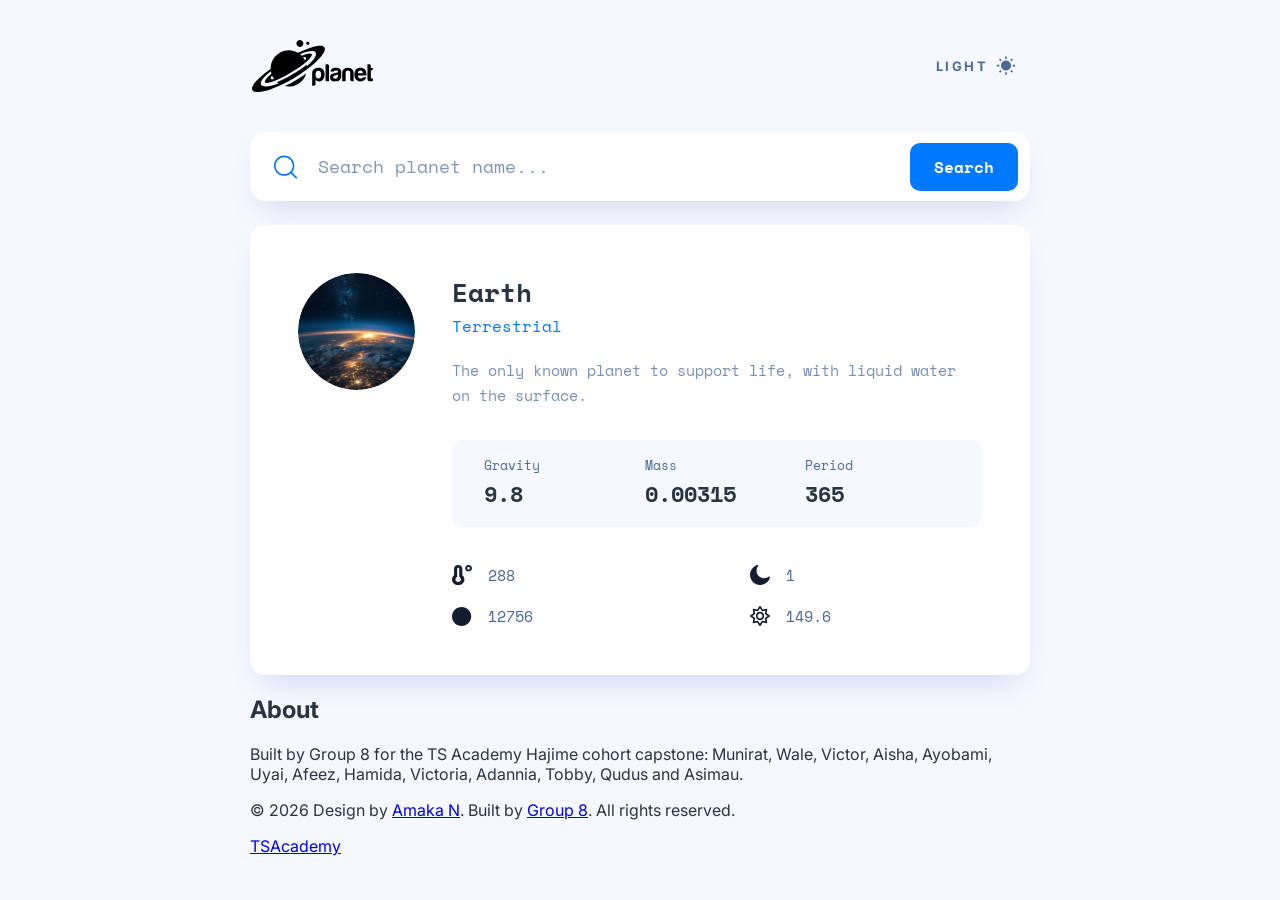
==== index.html @ c42236b2 "polish theme toggle, set 780px container, center footer" ====
<!doctype html>
<html lang="en">
  <head>
    <meta charset="UTF-8" />
    <meta name="viewport" content="width=device-width, initial-scale=1.0" />
    <title>Group 8 Capstone - Planet Facts</title>

    <link rel="icon" type="image/svg+xml" href="images/logo_black.svg" />

    <link rel="preconnect" href="https://fonts.googleapis.com" />
    <link rel="preconnect" href="https://fonts.gstatic.com" crossorigin />
    <link
      href="https://fonts.googleapis.com/css2?family=Inter:wght@400;500;600;700&family=Space+Mono:wght@400;700&display=swap"
      rel="stylesheet"
    />

    <link rel="stylesheet" href="css/variables.css" />
    <link rel="stylesheet" href="css/header.css" />
    <link rel="stylesheet" href="css/search.css" />
    <link rel="stylesheet" href="css/card.css" />
    <link rel="stylesheet" href="css/table.css" />
    <link rel="stylesheet" href="css/footer.css" />
  </head>

  <body>
    <!-- HEADER (Victor, Aisha) -->
    <header class="page-layout">
      <main class="navbar">
        <img src="images/logo_black.svg" alt="planet logo" />
        <button type="button" class="theme-btn">
          <span class="theme-btn-text">LIGHT</span>
          <svg aria-hidden="true" class="sun-icon" viewBox="0 0 24 24">
            <path
              fill="currentColor"
              d="M6.76 4.84l-1.8-1.79-1.41 1.41 1.79 1.79 1.42-1.41zM4 10.5H1v2h3v-2zm9-9.95h-2V3.5h2V.55zm7.45 3.91l-1.41-1.41-1.79 1.79 1.41 1.41 1.79-1.79zm-3.21 13.7l1.79 1.8 1.41-1.41-1.8-1.79-1.4 1.4zM20 10.5v2h3v-2h-3zm-8-5c-3.31 0-6 2.69-6 6s2.69 6 6 6 6-2.69 6-6-2.69-6-6-6zm-1 16.95h2V19.5h-2v2.95zm-7.45-3.91l1.41 1.41 1.79-1.8-1.41-1.41-1.79 1.8z"
            />
          </svg>
          <svg aria-hidden="true" class="moon-icon" viewBox="0 0 24 24">
            <path
              fill="currentColor"
              d="M12.3 22c5.523 0 10-4.477 10-10 0-4.394-2.834-8.127-6.78-9.458a.75.75 0 0 0-.937.892c.62 2.378.136 4.962-1.372 6.883-1.508 1.921-3.864 3.033-6.326 3.033-1.077 0-2.126-.217-3.111-.645a.75.75 0 0 0-.962.887C4.167 18.275 7.854 22 12.3 22z"
            />
          </svg>
        </button>
      </main>
    </header>

    <!-- END HEADER -->

    <!-- SEARCH (Ayobami) -->
    <form class="search" role="search">
      <div class="search-input">
        <img
          src="images/SearchIcon.svg"
          class="search-icon"
          alt=""
          aria-hidden="true"
        />
        <input
          class="search-field"
          type="search"
          name="planet"
          placeholder="Search planet name..."
          aria-label="Search planet name"
        />
        <span class="search-error" role="alert" hidden>No results </span>
      </div>

      <button class="search-button" type="submit">Search</button>
    </form>
    <!-- END SEARCH -->

    <!-- CARD (Uyai, Afeez) -->
    <section
      class="card"
      id="card"
      aria-label="Planet information"
      aria-live="polite"
    >
      <div class="card-content">
        <div class="card-image-container">
          <img
            class="card-image"
            id="card-image"
            src="images/ProfilePicture.svg"
            alt="Planet Earth"
          />
        </div>

        <div class="card-details">
          <h2 class="card-name" id="card-name">Earth</h2>

          <p class="card-type" id="card-type">Terrestrial</p>

          <p class="card-description" id="card-description">
            The only known planet to support life, with liquid water on the
            surface.
          </p>

          <div class="card-stats" role="group" aria-label="Planet statistics">
            <div class="card-stat">
              <span class="card-stat-label">Gravity</span>
              <span class="card-stat-value" id="card-gravity">9.8</span>
            </div>

            <div class="card-stat">
              <span class="card-stat-label">Mass</span>
              <span class="card-stat-value" id="card-mass">0.00315</span>
            </div>

            <div class="card-stat">
              <span class="card-stat-label">Period</span>
              <span class="card-stat-value" id="card-period">365</span>
            </div>
          </div>

          <div
            class="card-icon-stats"
            role="group"
            aria-label="More planet facts"
          >
            <div class="card-icon-stat">
              <img
                src="images/TemperatureIcon.svg"
                alt="Temperature"
                class="card-icon"
              />
              <span class="card-icon-value" id="card-temperature"> 288 </span>
            </div>

            <div class="card-icon-stat">
              <img src="images/Halfmoon.svg" alt="Moons" class="card-icon" />
              <span class="card-icon-value" id="card-moons"> 1 </span>
            </div>

            <div class="card-icon-stat">
              <img src="images/Diameter.svg" alt="Diameter" class="card-icon" />
              <span class="card-icon-value" id="card-diameter"> 12756 </span>
            </div>

            <div class="card-icon-stat">
              <img
                src="images/CompanyIcon.svg"
                alt="Distance from the sun"
                class="card-icon"
              />
              <span class="card-icon-value" id="card-distance"> 149.6 </span>
            </div>
          </div>
        </div>
      </div>
    </section>

    <p class="card-loading" id="card-loading" role="status" hidden>
      Loading...
    </p>

    <div class="card-empty" id="card-empty" hidden>
      <h2 class="card-empty-title">No results found!</h2>
      <p class="card-empty-text">
        We couldn't find any planets matching your search. Please double-check
        the name and try again.
      </p>
    </div>
    <!-- END CARD -->

    <!-- TABLE (Hamida, Victoria) -->

    <!-- END TABLE -->

    <!-- FOOTER (Adannia, Teddy) -->
    <footer class="footer">
      <div class="footer-about">
        <h2 class="footer-about-title">About</h2>
        <p class="footer-about-text">
          Built by Group 8 for the TS Academy Hajime cohort capstone: Munirat,
          Wale, Victor, Aisha, Ayobami, Uyai, Afeez, Hamida, Victoria, Adannia,
          Tobby, Qudus and Asimau.
        </p>
      </div>

      <div class="footer-credits">
        <p class="footer-credits-text">
          &copy; 2026 Design by
          <a
            class="footer-link"
            href="https://amakandukwu.com"
            target="_blank"
            rel="noopener"
            >Amaka N</a
          >. Built by
          <a
            class="footer-link"
            href="https://github.com/muni-standing/group-8-frontend-capstone-hajime-cohort"
            target="_blank"
            rel="noopener"
            >Group 8</a
          >. All rights reserved.
        </p>
        <a
          class="footer-link footer-tsacademy"
          href="https://tsacademyonline.com/"
          target="_blank"
          rel="noopener"
          >TSAcademy</a
        >
      </div>
    </footer>
    <!-- END FOOTER -->

    <script src="js/theme.js"></script>
    <script src="js/api.js"></script>
  </body>
</html>
---- css/variables.css ----
:root {
  /* Backgrounds */
  --color-bg: #f6f8ff;
  --color-surface: #ffffff;

  /* Buttons, links, planet type label */
  --color-accent: #0079ff;
  --color-accent-hover: #60abff;

  /* Section headings, e.g. "Planetary Facts at a Glance" */
  --color-heading: #164baf;

  /* Section subtitle paragraph (under the main heading) */
  --color-section-subtitle: #0f2a44;

  /* Small caption line, e.g. "Data about the planets..." */
  --color-caption: #0f2a44;

  /* Planet name, stat values (9.8, 365, etc.) */
  --color-text-primary: #2b3442;

  /* Stat labels (Gravity/Mass/Period), description, footer text, icon numbers */
  --color-text-secondary: #4b6a9b;

  /* Table body numbers (0.330, 4878) */
  --color-table-text: #212121;

  /* Table header row background + text */
  --color-table-header-bg: #164baf;
  --color-table-header-text: #ffffff;

  /* Table group-label cells (Terrestrial Planets, etc.) */
  --color-table-group-bg: #d1e3ff;

  /* Table data row background */
  --color-table-row-bg: #f2f7ff;

  /* Error / "No results" */
  --color-error: #f74646;
  --color-error-text: #697c9a;

  /* Fonts */
  --font-mono: "Space Mono", monospace;
  --font-main: "Inter", sans-serif;

  /* Shape */
  --radius-card: 15px;
  --radius-search-bar: 16px;
  --radius-button: 10px;
  --shadow-card: 0px 16px 30px -10px rgba(70, 96, 187, 0.2);

  /* Sizes */
  --size-profile-image: 117px;

  /* Page layout — shared by every section, don't duplicate this locally */
  --size-page-max-width: 780px;
  --size-page-padding: 24px;

  /* Spacing scale — use instead of hardcoded px margins */
  --size-spacing-1: 8px;
  --size-spacing-2: 16px;
  --size-spacing-3: 24px;
  --size-spacing-4: 32px;
}

body.dark-mode {
  --color-bg: #141d2f;
  --color-surface: #1e2a47;
  --color-heading: #d1e3ff;
  --color-section-subtitle: #90a4d4;
  --color-caption: #d1e3ff;
  --color-text-primary: #d1e3ff;
  --color-text-secondary: #d1e3ff;
  --color-table-header-bg: var(--color-bg);
  --color-table-group-bg: #90a4d4;
}

/* =========================================
   SHARED BASE STYLES
   ========================================= */

/* Make sizing predictable across the app */
*,
*::before,
*::after {
  box-sizing: border-box;
}

/* Apply our shared design tokens to the page */
body {
  margin: 0;
  background: var(--color-bg);
  color: var(--color-text-primary);
  font-family: var(--font-main);
}

/* Keep images responsive */
img {
  max-width: 100%;
  height: auto;
  display: block;
}

/* Ensure hidden elements remain hidden */
[hidden] {
  display: none !important;
}

@media (max-width: 600px) {
  .page-layout {
    margin-bottom: 32px;
  }
}
---- css/header.css ----
body {
  background-color: var(--color-bg);
}
.page-layout {
  margin-inline: auto;
  box-sizing: border-box;
  max-width: var(--size-page-max-width);
  margin-top: 40px;
  margin-bottom: 40px;
}
.navbar {
  display: flex;
  justify-content: space-between;
  align-items: center;
  padding: 2px 2px;
  height: 52.08px;
  width: 100%;
}

.navbar img {
  width: 121px;
  height: 53px;
}

.theme-btn {
  background: none;
  border: none;
  cursor: pointer;
  color: var(--color-text-secondary);
  font-family: var(--color-font-mono);
  font-size: 13px;
  font-weight: 700;
  letter-spacing: 2.5px;
  line-height: 140%;
  display: flex;
  align-items: center;
  gap: 8px;
  padding: 8px 12px;
}

/* ========== Focus (matches the search bar ring) ========== */
.theme-btn:focus-visible {
  outline: 0;
  border-radius: 6px;
  box-shadow:
    0 0 0 3px var(--color-bg),
    0 0 0 5px var(--color-accent);
}

.sun-icon {
  width: 20px;
  height: 20px;
  fill: currentColor;
}

.moon-icon {
  width: 20px;
  height: 20px;
  fill: currentColor;
  transform: scaleX(-1); /* Flips direction */
  display: none;
}

/* Light mode shows the sun, dark mode shows the moon */
body.dark-mode .sun-icon {
  display: none;
}

body.dark-mode .moon-icon {
  display: block;
}

/* HEADER styles — Victor, Aisha
   Use the shared colours and fonts from variables.css. Example:
     background-color: var(--color-bg);
     color: var(--color-text-primary);
     font-family: var(--font-main);
   Do NOT hardcode hex codes here — if a colour's missing, ask Munirat.

   Reminder: the dark/light toggle itself (swapping body.dark-mode and
   swapping the logo image) is handled in js/theme.js by Aisha — this
   file is just the visual styling of the header and toggle button.
*/
---- css/search.css ----
/* SEARCH BAR styles — Ayobami
   Use the shared colours and fonts from variables.css. Example:
     background-color: var(--color-surface);
     border-radius: var(--radius-search-bar);
     color: var(--color-text-primary);
   Do NOT hardcode hex codes here — if a colour's missing, ask Munirat.

   Don't forget to style:
   - :hover on the Search button (--color-accent-hover)
   - :focus on the input and button (blue ring)
   - the "No results" state (--color-error, --color-error-text)
*/

/* ========== Light mode ========== */
.search {
  box-sizing: border-box;
  margin-inline: auto;
  display: flex;
  align-items: center;
  justify-content: space-between;
  gap: var(--size-spacing-3);
  width: 100%;
  max-width: var(--size-page-max-width);
  padding: 10.5px 12px 10.5px 24px;
  background: var(--color-surface);
  border-radius: var(--radius-search-bar);
  box-shadow: var(--shadow-card);
  overflow: hidden;
  font-family: var(--font-mono);
}

.search-input {
  display: flex;
  flex: 1;
  align-items: flex-end;
  gap: calc(var(--size-spacing-1) * 2.5);    /* 20px, matches Figma */               
  min-width: 0;
}

.search-icon {
  flex-shrink: 0;
  width: 24px;
  height: 24px;
}

.search-field {
  flex: 1;
  min-width: 0;
  padding: 0;
  background: none;
  border: 0;
  outline: 0;
  appearance: none;
  -webkit-appearance: none;
  font: 400 18px/1.4 var(--font-mono);
  color: var(--color-text-primary);
}

.search-field::placeholder {
  color: var(--color-text-secondary);
  opacity: 0.7;
}

/* removes the browser's built-in "x" on type="search" */
.search-field::-webkit-search-cancel-button,
.search-field::-webkit-search-decoration {
  -webkit-appearance: none;
  appearance: none;
}

.search-error {
  flex-shrink: 0;
  margin-right: var(--size-spacing-3);        
  font: 700 16px/1.5 var(--font-mono);
  color: var(--color-error);
  white-space: nowrap;
}

.search-error[hidden] {
  display: none;
}

.search-button {
  flex-shrink: 0;
  padding: 12px var(--size-spacing-3);
  background: var(--color-accent);
  border: 0;
  border-radius: var(--radius-button);
  font: 700 16px/1.5 var(--font-mono);
  color: var(--color-surface);
  cursor: pointer;
}

/* ========== Hover ========== */
.search-button:hover {
  background: var(--color-accent-hover);
}

/* ========== Focus ========== */
.search:focus-within {
  box-shadow:
    0 0 0 3px var(--color-bg),
    0 0 0 5px var(--color-accent),
    var(--shadow-card);
}

.search-button:focus-visible {
  outline: 0;
  box-shadow:
    0 0 0 3px var(--color-bg),
    0 0 0 5px var(--color-accent);
}

/* ========== Dark mode ========== */
body.dark-mode .search {
  background: var(--color-surface);
  box-shadow: none;
}

body.dark-mode .search-field {
  color: white;
}

body.dark-mode .search-field::placeholder {
  color: white;
  opacity: 0.7;
}

body.dark-mode .search-button {
  color: white;
}

body.dark-mode .search:focus-within {
  box-shadow:
    0 0 0 3px var(--color-bg),
    0 0 0 5px var(--color-accent),
    var(--shadow-card);
}

body.dark-mode .search-button:focus-visible {
  outline: 0;
  box-shadow:
    0 0 0 3px var(--color-surface),
    0 0 0 5px var(--color-accent);
}

/* ========== Mobile ========== */
@media (max-width: 600px) {
  .search {
    gap: var(--size-spacing-1);             
    padding: 10.5px 12px;
  }

  .search-input {
    align-items: center;
    gap: var(--size-spacing-1);               
  }

  .search-icon {
    width: 20px;
    height: 20px;
  }

  .search-field {
    font-size: 13px;
  }

  .search-error {
    margin-right: var(--size-spacing-1);        
    font-size: 13px;
  }

  .search-button {
    padding: 12px calc(var(--size-spacing-1) * 2.5);
  }
}
---- css/card.css ----
/* PLANET CARD styles — Uyai (HTML), Afeez (CSS)
   Use the shared colours and fonts from variables.css. Example:
     background-color: var(--color-surface);
     border-radius: var(--radius-card);
     box-shadow: var(--shadow-card);
     font-family: var(--font-mono); — Space Mono, used only inside the card

   Do NOT hardcode hex codes here — if a colour's missing, ask Munirat.

   Reminders:
   - Planet name + stat values use --color-text-primary
   - Stat labels (Gravity/Mass/Period) + description use --color-text-secondary
   - Planet type (e.g. "Terrestrial") uses --color-accent
   - Profile picture size: var(--size-profile-image) — 117px
*/
.card,
.card-loading,
.card-empty {
  box-sizing: border-box;
  width: 100%;
  max-width: var(--size-page-max-width);
  margin: var(--size-spacing-3) auto 0;
  background: var(--color-surface);
  border-radius: var(--radius-card);
  box-shadow: var(--shadow-card);
  font-family: var(--font-mono);
}

.card {
  padding: 48px;
}

.card-content {
  display: flex;
  align-items: flex-start;
  gap: 37px;
}

.card-image-container {
  flex-shrink: 0;
}

.card-image {
  width: var(--size-profile-image);
  height: var(--size-profile-image);
  border-radius: 50%;
  object-fit: cover;
}

.card-details {
  flex: 1;
  min-width: 0;
}

.card-name {
  margin: 0;
  font-size: 26px;
  font-weight: 700;
  line-height: 1.5;
  color: var(--color-text-primary);
}

.card-type {
  margin: 2px 0 0;
  font-size: 16px;
  color: var(--color-accent);
}

.card-description {
  margin: 20px 0 0;
  font-size: 15px;
  line-height: 1.67;
  color: var(--color-text-secondary);
  opacity: 0.75;
}

/* ===== Gravity / Mass / Period box ===== */
.card-stats {
  display: grid;
  grid-template-columns: repeat(3, 1fr);
  gap: var(--size-spacing-2);
  margin-top: 32px;
  padding: 15px 32px 17px;
  background: var(--color-bg);
  border-radius: var(--radius-button);
}

.card-stat {
  display: flex;
  flex-direction: column;
  gap: 2px;
  min-width: 0;
}

.card-stat-label {
  font-size: 13px;
  color: var(--color-text-secondary);
}

.card-stat-value {
  font-size: 22px;
  font-weight: 700;
  color: var(--color-text-primary);
}

/* ===== Icon facts ===== */
.card-icon-stats {
  display: grid;
  grid-template-columns: repeat(2, 1fr);
  gap: 19px 65px;
  margin-top: 37px;
}

.card-icon-stat {
  display: flex;
  align-items: center;
  gap: 16px;
  min-width: 0;
}

.card-icon {
  flex-shrink: 0;
  width: 20px;
  height: 20px;
  object-fit: contain;
}

.card-icon-value {
  font-size: 15px;
  color: var(--color-text-secondary);
  overflow-wrap: anywhere;
}

/* ===== Loading + No results ===== */
.card-loading {
  padding: 48px;
  text-align: center;
  font-size: 15px;
  color: var(--color-text-secondary);
}

.card-empty {
  padding: 32px 24px;
  text-align: center;
}

.card-empty-title {
  margin: 0 0 12px;
  font-size: 18px;
  font-weight: 700;
  color: var(--color-text-primary);
}

.card-empty-text {
  max-width: 45ch;
  margin: 0 auto;
  font-size: 13px;
  line-height: 1.6;
  color: var(--color-error-text);
}

/* ===== Dark mode ===== */
body.dark-mode .card,
body.dark-mode .card-loading,
body.dark-mode .card-empty {
  box-shadow: none;
}

/* dark navy icons -> white on the dark card */
body.dark-mode .card-icon {
  filter: brightness(0) invert(1);
}

/* ===== Mobile: picture beside name, stats stacked ===== */
@media (max-width: 600px) {
  .card {
    padding: 32px 24px;
  }

  .card-content {
    display: grid;
    grid-template-columns: 70px 1fr;
    align-items: center;
    gap: 0 20px; /* no row gap: margins do the spacing */
  }

  /* puts name, type and stats straight in the grid */
  .card-details {
    display: contents;
  }

  .card-image-container {
    grid-row: 1 / 3;
  }

  .card-image {
    width: 70px;
    height: 70px;
  }

  .card-name {
    grid-column: 2;
    align-self: end;
    font-size: 16px;
  }

  .card-type {
    grid-column: 2;
    align-self: start;
    margin: 0;
    font-size: 13px;
  }

  .card-description,
  .card-stats,
  .card-icon-stats {
    grid-column: 1 / -1;
  }

  .card-description {
    margin-top: 24px;
    font-size: 13px;
  }

  .card-stats {
    grid-template-columns: 1fr;
    gap: 12px;
    margin-top: 24px;
    padding: 16px 24px;
  }

  .card-stat-label {
    font-size: 11px;
  }

  .card-stat-value {
    font-size: 16px;
  }

  .card-icon-stats {
    grid-template-columns: 1fr;
    gap: 16px;
    margin-top: 24px;
  }

  .card-icon-value {
    font-size: 13px;
  }
}
---- css/table.css ----
/* FACTS TABLE styles — Hamida (HTML), Victoria (phone layout), Munirat (CSS + reviews)
   Use the shared colours and fonts from variables.css. Example:
     background-color: var(--color-table-header-bg);
     color: var(--color-table-header-text);
   Do NOT hardcode hex codes here — if a colour's missing, ask Munirat.


   Reminders:
   - Header row (Name/Mass/Diameter): --color-table-header-bg + --color-table-header-text
   - Group-label cells (Terrestrial Planets, etc.): --color-table-group-bg
   - Data row background: --color-table-row-bg
     (dark-mode versions of both aren't confirmed yet — check Figma)
   - Body numbers use --color-table-text (stays the same in both themes)
   - On phone width: show only Name and Diameter columns, hide Mass
   - Dwarf Planets is a single row (Pluto) — no rowspan needed there
   - Wrap <table> in a .table-wrapper div for the rounded corners to work
     (border-radius doesn't apply cleanly on a table with border-collapse)
*/


/* Theme colours */

/* Table colours — connected to the shared design system */
.table-section {
    --page-bg: var(--color-bg);
    --heading-color: var(--color-heading);

    --header-bg: var(--color-table-header-bg);
    --header-text: var(--color-table-header-text);

    --category-bg: var(--color-table-group-bg);
    --category-text: var(--color-table-text);

    --data-bg: var(--color-table-row-bg);
    --data-text: var(--color-table-text);

    --border-color: var(--color-table-header-text);
}




/* Page appearance
 */

/* Table section layout */
body .table-section {
    background-color: var(--page-bg);
    color: var(--heading-color);
    font-family: var(--font-main);

    width: calc(100% - 48px);
    max-width: var(--size-page-max-width);
    margin-inline: auto;

    padding-top: 32px;
}


/* Table section heading */
.table-section > h1 {
    color: var(--color-heading);
    font-size: clamp(1.5rem, 5vw, 2rem);
    font-weight: 700;
    line-height: 1.25;
    margin: 0 0 12px;
}

/* Table section description */
.table-section > p {
    color: var(--color-section-subtitle);
    font-size: 1rem;
    line-height: 1.55;
    margin: 0 0 20px;
}



/* Planet facts table */
.planet-table {
    /* max-width: 500px; */
    width: 100%;
    border-collapse: separate;
    border-spacing: 0;
    border: none;
    border-bottom-right-radius: 20px;
    border-bottom-left-radius: 20px;
    overflow: hidden;
    margin-left: auto;
    margin-right: auto;
    max-width: 100%;
    font-size: 0.8rem;
}
.first-head {
    border-top-left-radius: 15px;
}
.last-head {
    border-top-right-radius: 15px;
}
.table-section {
    margin-bottom: 40px;
}


/* Table headings */
.planet-table th {
    background-color: var(--header-bg);
    color: var(--header-text);
    padding: 22px 20px;
    text-align: center;
    border: 1px solid var(--border-color);
     
}


/* Planet data cells */
.planet-table td {
    background-color: var(--data-bg);
    color: var(--data-text);
    padding: 14px 14px;
    text-align: center;
    border: 1px solid var(--border-color);
}


/* Grouped planet categories */

.planet-table .category-cell {
    background-color: var(--category-bg);
    color: var(--category-text);
    font-weight: 700;
    padding: 12px 8px;
    text-align: center;
    vertical-align: middle;
}




.table-caption {
    caption-side: top;
    text-align: left;
    color: var(--color-caption);
    font-size: 0.875rem;
    font-weight: 600;
    line-height: 1.5;
    margin-bottom: 12px;
}





.table-container {
    border-radius: 15px;
}
/* TABLET BREAKPOINT */
/* Applies to screens 1023px wide OR SMALLER (Tablets and Mobile) */
@media screen and (max-width: 1024px) {
    .planet-table {
        width: 100%;
        overflow-x: auto;
        max-width: 1024px;
    }
}


/* MOBILE BREAKPOINT */
/* Applies to screens 767px wide OR SMALLER (Phones only) */
@media screen and (max-width: 767px) {
    .planet-table {
        width: 100%;
        overflow-x: auto;
        max-width: 100%;
            }
           
    .planet-table th,
    .planet-table td {
        padding: 8px;
        font-size: 12px;
    }
         .planet-table .mass{
                    display: none;
        }
        .second-part {
             display: none;
                     }
    }


@media screen and (max-width: 600px) {
    body .table-section {
        width: calc(100% - 32px);
    }

    .planet-table th,
    .planet-table td {
        padding: 10px 6px;
        font-size: 12px;
    }
}
---- css/footer.css ----
/* FOOTER styles — Adannia (HTML), Teddy (CSS)
   Use the shared colours and fonts from variables.css. Example:
     color: var(--color-text-secondary);
     font-family: var(--font-main);
   Do NOT hardcode hex codes here — if a colour's missing, ask Munirat.

   Required links, per the brief:
   - "About" section with everyone's first names
   - Amaka N → her site
   - GroupName → our repository
   - TSAcademy → https://tsacademyonline.com/
*/

.footer {
  box-sizing: border-box;
  width: 100%;
  max-width: var(--size-page-max-width);
  margin-inline: auto;
}
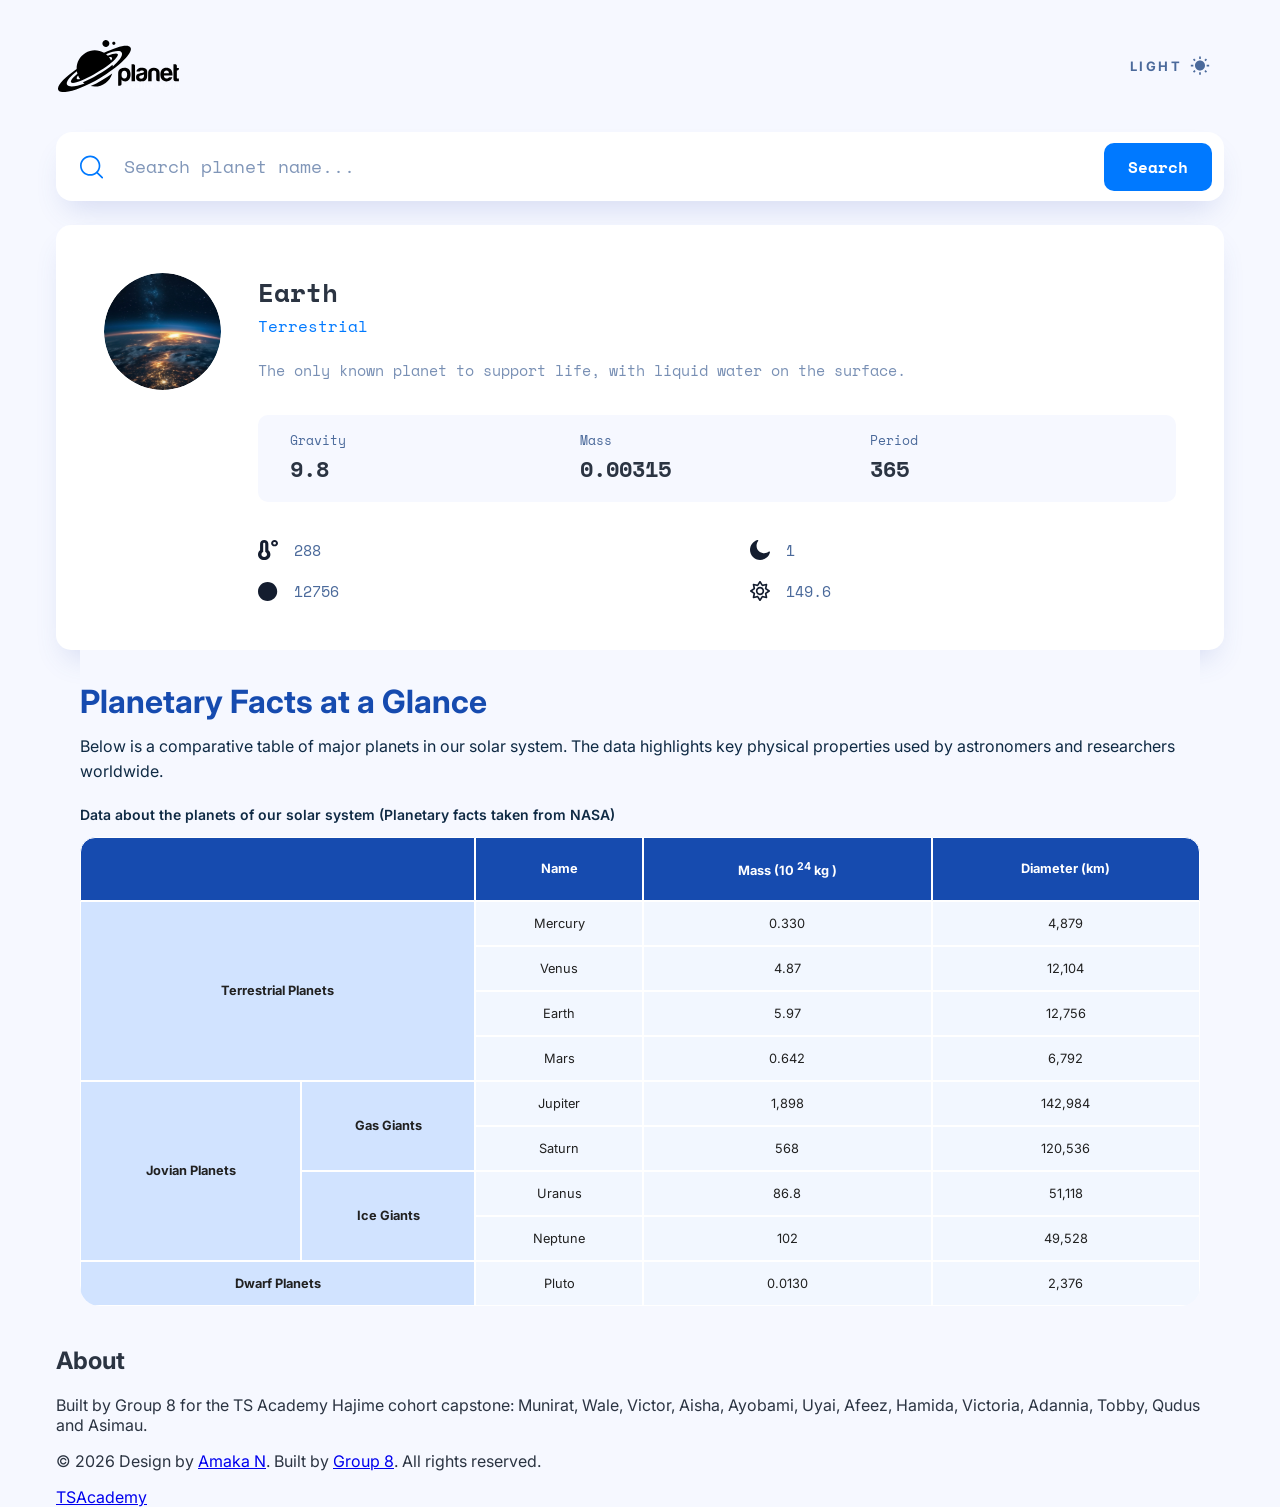
==== commit a9f7db14: "Merge branch 'main' into base-wale" ====
--- a/index.html
+++ b/index.html
@@ -20,9 +20,11 @@
     <link rel="stylesheet" href="css/card.css" />
     <link rel="stylesheet" href="css/table.css" />
     <link rel="stylesheet" href="css/footer.css" />
+    <link rel="stylesheet" href="css/container.css" />
   </head>
 
   <body>
+    <div class="container">
     <!-- HEADER (Victor, Aisha) -->
     <header class="page-layout">
       <main class="navbar">
@@ -165,10 +167,111 @@
     <!-- END CARD -->
 
     <!-- TABLE (Hamida, Victoria) -->
-
-    <!-- END TABLE -->
-
-    <!-- FOOTER (Adannia, Teddy) -->
+ <section class="table-section">
+        <h1>Planetary Facts at a Glance</h1>
+                <p>Below is a comparative table of major planets in our solar system. The data highlights key
+            physical properties used by astronomers and researchers worldwide.</p>
+        <div class="table-container">
+            <table class="planet-table">
+                <caption class="table-caption">
+                    <span class="first-part">Data about the planets of our solar system</span>
+                    <span class="second-part"> (Planetary facts taken from NASA)</span>
+                </caption>
+
+
+
+                <thead>
+                    <tr>
+                    <th scope="col" class="first-head" colspan="2"></th>
+                    <th scope="col">Name</th>
+                    <th scope="col" class="mass">Mass (10 <sup>24</sup> kg )</th>
+                    <th scope="col" class="last-head">Diameter (km)</th>
+                    </tr>
+                </thead>
+
+
+                <tbody>
+
+
+                    <tr>
+                    <td class="category-cell" rowspan="4" colspan="2">Terrestrial Planets</td>
+                        <td>Mercury</td>
+                        <td class="mass">0.330</td>
+                        <td>4,879</td>
+                    </tr>
+
+
+                    <tr>
+                        <td>Venus</td>
+                        <td class="mass">4.87</td>
+                        <td>12,104</td>
+
+
+                    </tr>
+                    <tr>
+                        <td>Earth</td>
+                        <td class="mass">5.97</td>
+                        <td>12,756</td>
+
+
+                    </tr>
+                    <tr>
+                        <td>Mars</td>
+                        <td class="mass">0.642</td>
+                        <td>6,792</td>
+
+
+                    </tr>
+                    <tr>
+                        <td class="category-cell" rowspan="4">Jovian Planets</td>
+                        <td class="category-cell" rowspan="2">Gas Giants</td>
+                        <td>Jupiter</td>
+                        <td class="mass">1,898</td>
+                        <td>142,984</td>
+
+
+                    </tr>
+                    <tr>
+
+
+                        <td>Saturn</td>
+                        <td class="mass">568</td>
+                        <td>120,536</td>
+
+
+                    </tr>
+                    <tr>
+                        <td class="category-cell" rowspan="2">Ice Giants</td>
+                        <td>Uranus</td>
+                        <td class="mass">86.8</td>
+                        <td>51,118</td>
+
+
+                    </tr>
+                    <tr>
+                        <td>Neptune</td>
+                        <td class="mass">102</td>
+                        <td>49,528</td>
+
+
+                    </tr>
+                    <tr>
+                        <td class="category-cell" colspan="2">Dwarf Planets</td>
+                        <td>Pluto</td>
+                        <td class="mass">0.0130</td>
+                        <td>2,376</td>
+                    </tr>
+                </tbody>
+
+
+            </table>
+        </div>
+
+
+    </section>
+  <!-- END TABLE -->
+
+       <!-- FOOTER (Adannia, Teddy) --> 
     <footer class="footer">
       <div class="footer-about">
         <h2 class="footer-about-title">About</h2>
@@ -207,7 +310,7 @@
       </div>
     </footer>
     <!-- END FOOTER -->
-
+    </div>
     <script src="js/theme.js"></script>
     <script src="js/api.js"></script>
   </body>
--- a/css/variables.css
+++ b/css/variables.css
@@ -53,7 +53,7 @@
   --size-profile-image: 117px;
 
   /* Page layout — shared by every section, don't duplicate this locally */
-  --size-page-max-width: 780px;
+  --size-page-max-width: 1200px;
   --size-page-padding: 24px;
 
   /* Spacing scale — use instead of hardcoded px margins */
--- a/css/container.css
+++ b/css/container.css
@@ -0,0 +1,5 @@
+.container {
+  max-width: var(--size-page-max-width);
+  margin: 0 auto;
+  padding: 0 16px;
+}
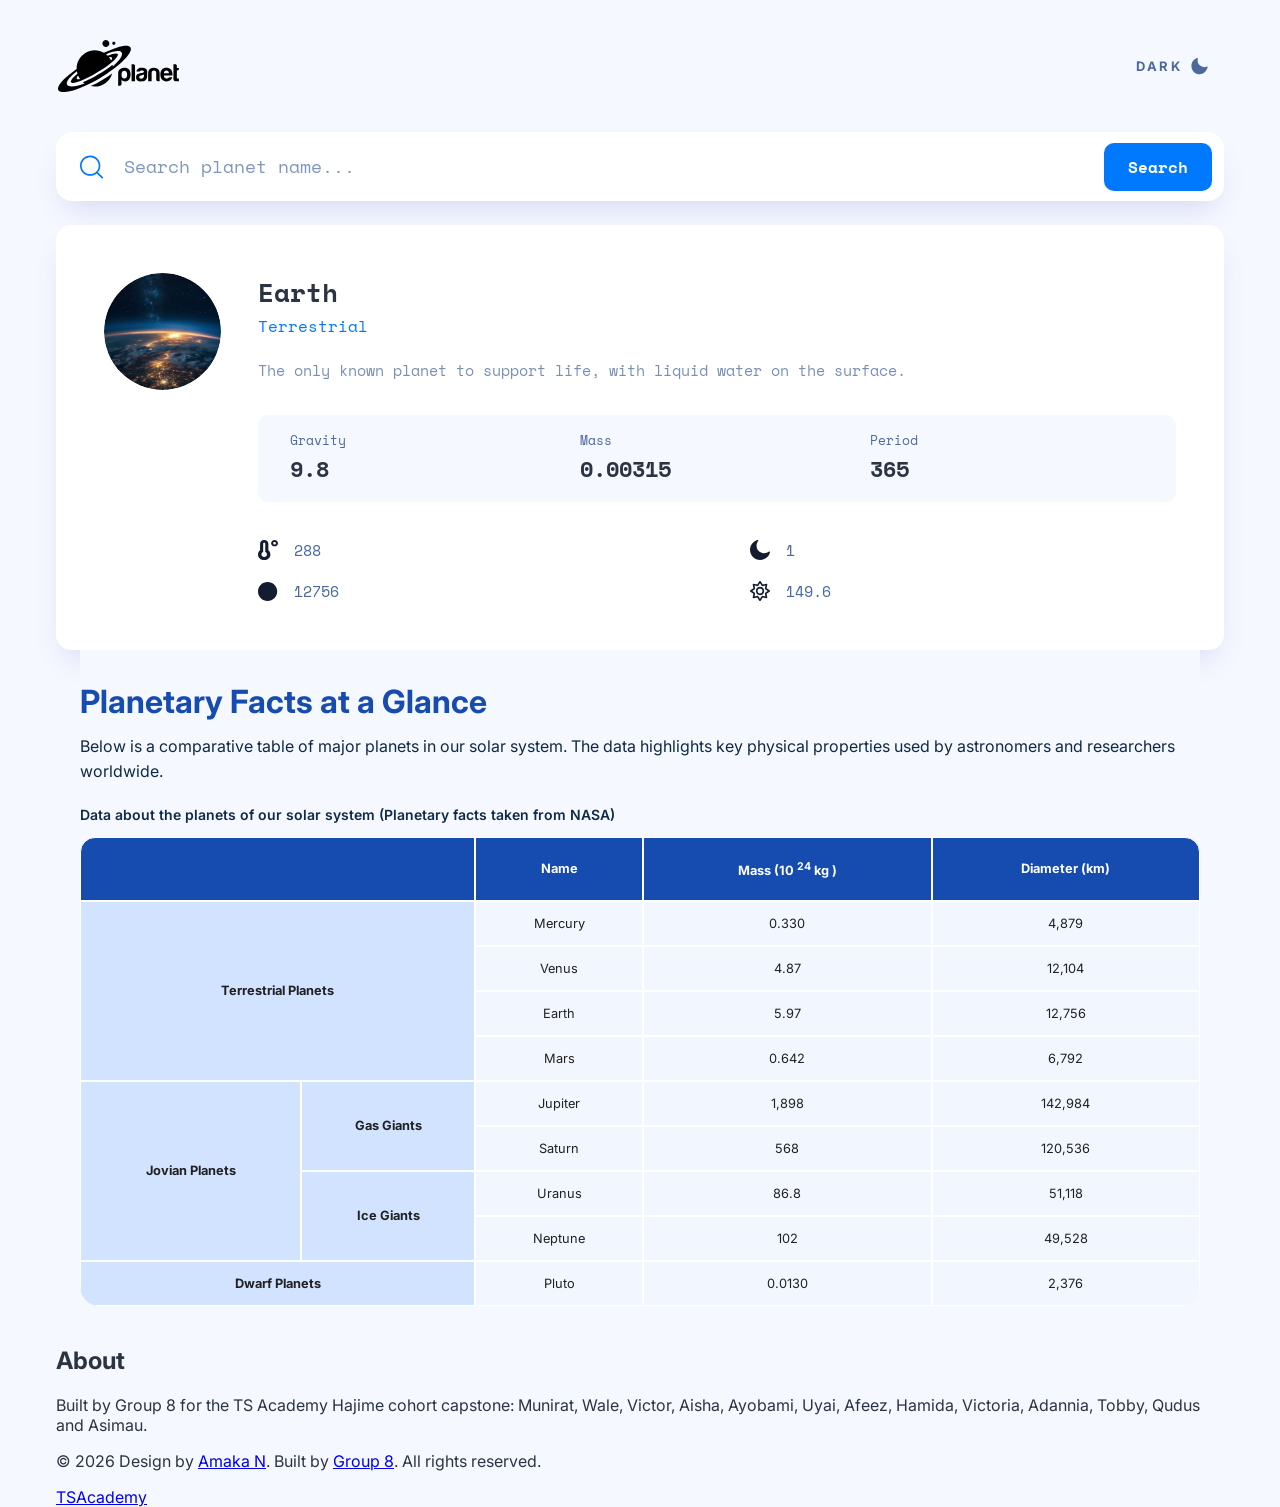
==== commit 09c192ac: "fix toggle button order" ====
--- a/index.html
+++ b/index.html
@@ -25,291 +25,278 @@
 
   <body>
     <div class="container">
-    <!-- HEADER (Victor, Aisha) -->
-    <header class="page-layout">
-      <main class="navbar">
-        <img src="images/logo_black.svg" alt="planet logo" />
-        <button type="button" class="theme-btn">
-          <span class="theme-btn-text">LIGHT</span>
-          <svg aria-hidden="true" class="sun-icon" viewBox="0 0 24 24">
-            <path
-              fill="currentColor"
-              d="M6.76 4.84l-1.8-1.79-1.41 1.41 1.79 1.79 1.42-1.41zM4 10.5H1v2h3v-2zm9-9.95h-2V3.5h2V.55zm7.45 3.91l-1.41-1.41-1.79 1.79 1.41 1.41 1.79-1.79zm-3.21 13.7l1.79 1.8 1.41-1.41-1.8-1.79-1.4 1.4zM20 10.5v2h3v-2h-3zm-8-5c-3.31 0-6 2.69-6 6s2.69 6 6 6 6-2.69 6-6-2.69-6-6-6zm-1 16.95h2V19.5h-2v2.95zm-7.45-3.91l1.41 1.41 1.79-1.8-1.41-1.41-1.79 1.8z"
+      <!-- HEADER (Victor, Aisha) -->
+      <header class="page-layout">
+        <main class="navbar">
+          <img src="images/logo_black.svg" alt="planet logo" />
+          <button type="button" class="theme-btn">
+            <span class="theme-btn-text">DARK</span>
+            <svg aria-hidden="true" class="sun-icon" viewBox="0 0 24 24">
+              <path
+                fill="currentColor"
+                d="M6.76 4.84l-1.8-1.79-1.41 1.41 1.79 1.79 1.42-1.41zM4 10.5H1v2h3v-2zm9-9.95h-2V3.5h2V.55zm7.45 3.91l-1.41-1.41-1.79 1.79 1.41 1.41 1.79-1.79zm-3.21 13.7l1.79 1.8 1.41-1.41-1.8-1.79-1.4 1.4zM20 10.5v2h3v-2h-3zm-8-5c-3.31 0-6 2.69-6 6s2.69 6 6 6 6-2.69 6-6-2.69-6-6-6zm-1 16.95h2V19.5h-2v2.95zm-7.45-3.91l1.41 1.41 1.79-1.8-1.41-1.41-1.79 1.8z"
+              />
+            </svg>
+            <svg aria-hidden="true" class="moon-icon" viewBox="0 0 24 24">
+              <path
+                fill="currentColor"
+                d="M12.3 22c5.523 0 10-4.477 10-10 0-4.394-2.834-8.127-6.78-9.458a.75.75 0 0 0-.937.892c.62 2.378.136 4.962-1.372 6.883-1.508 1.921-3.864 3.033-6.326 3.033-1.077 0-2.126-.217-3.111-.645a.75.75 0 0 0-.962.887C4.167 18.275 7.854 22 12.3 22z"
+              />
+            </svg>
+          </button>
+        </main>
+      </header>
+
+      <!-- END HEADER -->
+
+      <!-- SEARCH (Ayobami) -->
+      <form class="search" role="search">
+        <div class="search-input">
+          <img
+            src="images/SearchIcon.svg"
+            class="search-icon"
+            alt=""
+            aria-hidden="true"
+          />
+          <input
+            class="search-field"
+            type="search"
+            name="planet"
+            placeholder="Search planet name..."
+            aria-label="Search planet name"
+          />
+          <span class="search-error" role="alert" hidden>No results </span>
+        </div>
+
+        <button class="search-button" type="submit">Search</button>
+      </form>
+      <!-- END SEARCH -->
+
+      <!-- CARD (Uyai, Afeez) -->
+      <section
+        class="card"
+        id="card"
+        aria-label="Planet information"
+        aria-live="polite"
+      >
+        <div class="card-content">
+          <div class="card-image-container">
+            <img
+              class="card-image"
+              id="card-image"
+              src="images/ProfilePicture.svg"
+              alt="Planet Earth"
             />
-          </svg>
-          <svg aria-hidden="true" class="moon-icon" viewBox="0 0 24 24">
-            <path
-              fill="currentColor"
-              d="M12.3 22c5.523 0 10-4.477 10-10 0-4.394-2.834-8.127-6.78-9.458a.75.75 0 0 0-.937.892c.62 2.378.136 4.962-1.372 6.883-1.508 1.921-3.864 3.033-6.326 3.033-1.077 0-2.126-.217-3.111-.645a.75.75 0 0 0-.962.887C4.167 18.275 7.854 22 12.3 22z"
-            />
-          </svg>
-        </button>
-      </main>
-    </header>
-
-    <!-- END HEADER -->
-
-    <!-- SEARCH (Ayobami) -->
-    <form class="search" role="search">
-      <div class="search-input">
-        <img
-          src="images/SearchIcon.svg"
-          class="search-icon"
-          alt=""
-          aria-hidden="true"
-        />
-        <input
-          class="search-field"
-          type="search"
-          name="planet"
-          placeholder="Search planet name..."
-          aria-label="Search planet name"
-        />
-        <span class="search-error" role="alert" hidden>No results </span>
-      </div>
-
-      <button class="search-button" type="submit">Search</button>
-    </form>
-    <!-- END SEARCH -->
-
-    <!-- CARD (Uyai, Afeez) -->
-    <section
-      class="card"
-      id="card"
-      aria-label="Planet information"
-      aria-live="polite"
-    >
-      <div class="card-content">
-        <div class="card-image-container">
-          <img
-            class="card-image"
-            id="card-image"
-            src="images/ProfilePicture.svg"
-            alt="Planet Earth"
-          />
-        </div>
-
-        <div class="card-details">
-          <h2 class="card-name" id="card-name">Earth</h2>
-
-          <p class="card-type" id="card-type">Terrestrial</p>
-
-          <p class="card-description" id="card-description">
-            The only known planet to support life, with liquid water on the
-            surface.
-          </p>
-
-          <div class="card-stats" role="group" aria-label="Planet statistics">
-            <div class="card-stat">
-              <span class="card-stat-label">Gravity</span>
-              <span class="card-stat-value" id="card-gravity">9.8</span>
+          </div>
+
+          <div class="card-details">
+            <h2 class="card-name" id="card-name">Earth</h2>
+
+            <p class="card-type" id="card-type">Terrestrial</p>
+
+            <p class="card-description" id="card-description">
+              The only known planet to support life, with liquid water on the
+              surface.
+            </p>
+
+            <div class="card-stats" role="group" aria-label="Planet statistics">
+              <div class="card-stat">
+                <span class="card-stat-label">Gravity</span>
+                <span class="card-stat-value" id="card-gravity">9.8</span>
+              </div>
+
+              <div class="card-stat">
+                <span class="card-stat-label">Mass</span>
+                <span class="card-stat-value" id="card-mass">0.00315</span>
+              </div>
+
+              <div class="card-stat">
+                <span class="card-stat-label">Period</span>
+                <span class="card-stat-value" id="card-period">365</span>
+              </div>
             </div>
 
-            <div class="card-stat">
-              <span class="card-stat-label">Mass</span>
-              <span class="card-stat-value" id="card-mass">0.00315</span>
-            </div>
-
-            <div class="card-stat">
-              <span class="card-stat-label">Period</span>
-              <span class="card-stat-value" id="card-period">365</span>
+            <div
+              class="card-icon-stats"
+              role="group"
+              aria-label="More planet facts"
+            >
+              <div class="card-icon-stat">
+                <img
+                  src="images/TemperatureIcon.svg"
+                  alt="Temperature"
+                  class="card-icon"
+                />
+                <span class="card-icon-value" id="card-temperature"> 288 </span>
+              </div>
+
+              <div class="card-icon-stat">
+                <img src="images/Halfmoon.svg" alt="Moons" class="card-icon" />
+                <span class="card-icon-value" id="card-moons"> 1 </span>
+              </div>
+
+              <div class="card-icon-stat">
+                <img
+                  src="images/Diameter.svg"
+                  alt="Diameter"
+                  class="card-icon"
+                />
+                <span class="card-icon-value" id="card-diameter"> 12756 </span>
+              </div>
+
+              <div class="card-icon-stat">
+                <img
+                  src="images/CompanyIcon.svg"
+                  alt="Distance from the sun"
+                  class="card-icon"
+                />
+                <span class="card-icon-value" id="card-distance"> 149.6 </span>
+              </div>
             </div>
           </div>
-
-          <div
-            class="card-icon-stats"
-            role="group"
-            aria-label="More planet facts"
-          >
-            <div class="card-icon-stat">
-              <img
-                src="images/TemperatureIcon.svg"
-                alt="Temperature"
-                class="card-icon"
-              />
-              <span class="card-icon-value" id="card-temperature"> 288 </span>
-            </div>
-
-            <div class="card-icon-stat">
-              <img src="images/Halfmoon.svg" alt="Moons" class="card-icon" />
-              <span class="card-icon-value" id="card-moons"> 1 </span>
-            </div>
-
-            <div class="card-icon-stat">
-              <img src="images/Diameter.svg" alt="Diameter" class="card-icon" />
-              <span class="card-icon-value" id="card-diameter"> 12756 </span>
-            </div>
-
-            <div class="card-icon-stat">
-              <img
-                src="images/CompanyIcon.svg"
-                alt="Distance from the sun"
-                class="card-icon"
-              />
-              <span class="card-icon-value" id="card-distance"> 149.6 </span>
-            </div>
-          </div>
-        </div>
-      </div>
-    </section>
-
-    <p class="card-loading" id="card-loading" role="status" hidden>
-      Loading...
-    </p>
-
-    <div class="card-empty" id="card-empty" hidden>
-      <h2 class="card-empty-title">No results found!</h2>
-      <p class="card-empty-text">
-        We couldn't find any planets matching your search. Please double-check
-        the name and try again.
+        </div>
+      </section>
+
+      <p class="card-loading" id="card-loading" role="status" hidden>
+        Loading...
       </p>
-    </div>
-    <!-- END CARD -->
-
-    <!-- TABLE (Hamida, Victoria) -->
- <section class="table-section">
-        <h1>Planetary Facts at a Glance</h1>
-                <p>Below is a comparative table of major planets in our solar system. The data highlights key
-            physical properties used by astronomers and researchers worldwide.</p>
-        <div class="table-container">
-            <table class="planet-table">
-                <caption class="table-caption">
-                    <span class="first-part">Data about the planets of our solar system</span>
-                    <span class="second-part"> (Planetary facts taken from NASA)</span>
-                </caption>
-
-
-
-                <thead>
-                    <tr>
-                    <th scope="col" class="first-head" colspan="2"></th>
-                    <th scope="col">Name</th>
-                    <th scope="col" class="mass">Mass (10 <sup>24</sup> kg )</th>
-                    <th scope="col" class="last-head">Diameter (km)</th>
-                    </tr>
-                </thead>
-
-
-                <tbody>
-
-
-                    <tr>
-                    <td class="category-cell" rowspan="4" colspan="2">Terrestrial Planets</td>
-                        <td>Mercury</td>
-                        <td class="mass">0.330</td>
-                        <td>4,879</td>
-                    </tr>
-
-
-                    <tr>
-                        <td>Venus</td>
-                        <td class="mass">4.87</td>
-                        <td>12,104</td>
-
-
-                    </tr>
-                    <tr>
-                        <td>Earth</td>
-                        <td class="mass">5.97</td>
-                        <td>12,756</td>
-
-
-                    </tr>
-                    <tr>
-                        <td>Mars</td>
-                        <td class="mass">0.642</td>
-                        <td>6,792</td>
-
-
-                    </tr>
-                    <tr>
-                        <td class="category-cell" rowspan="4">Jovian Planets</td>
-                        <td class="category-cell" rowspan="2">Gas Giants</td>
-                        <td>Jupiter</td>
-                        <td class="mass">1,898</td>
-                        <td>142,984</td>
-
-
-                    </tr>
-                    <tr>
-
-
-                        <td>Saturn</td>
-                        <td class="mass">568</td>
-                        <td>120,536</td>
-
-
-                    </tr>
-                    <tr>
-                        <td class="category-cell" rowspan="2">Ice Giants</td>
-                        <td>Uranus</td>
-                        <td class="mass">86.8</td>
-                        <td>51,118</td>
-
-
-                    </tr>
-                    <tr>
-                        <td>Neptune</td>
-                        <td class="mass">102</td>
-                        <td>49,528</td>
-
-
-                    </tr>
-                    <tr>
-                        <td class="category-cell" colspan="2">Dwarf Planets</td>
-                        <td>Pluto</td>
-                        <td class="mass">0.0130</td>
-                        <td>2,376</td>
-                    </tr>
-                </tbody>
-
-
-            </table>
-        </div>
-
-
-    </section>
-  <!-- END TABLE -->
-
-       <!-- FOOTER (Adannia, Teddy) --> 
-    <footer class="footer">
-      <div class="footer-about">
-        <h2 class="footer-about-title">About</h2>
-        <p class="footer-about-text">
-          Built by Group 8 for the TS Academy Hajime cohort capstone: Munirat,
-          Wale, Victor, Aisha, Ayobami, Uyai, Afeez, Hamida, Victoria, Adannia,
-          Tobby, Qudus and Asimau.
+
+      <div class="card-empty" id="card-empty" hidden>
+        <h2 class="card-empty-title">No results found!</h2>
+        <p class="card-empty-text">
+          We couldn't find any planets matching your search. Please double-check
+          the name and try again.
         </p>
       </div>
-
-      <div class="footer-credits">
-        <p class="footer-credits-text">
-          &copy; 2026 Design by
+      <!-- END CARD -->
+
+      <!-- TABLE (Hamida, Victoria) -->
+      <section class="table-section">
+        <h1>Planetary Facts at a Glance</h1>
+        <p>
+          Below is a comparative table of major planets in our solar system. The
+          data highlights key physical properties used by astronomers and
+          researchers worldwide.
+        </p>
+        <div class="table-container">
+          <table class="planet-table">
+            <caption class="table-caption">
+              <span class="first-part"
+                >Data about the planets of our solar system</span
+              >
+              <span class="second-part">
+                (Planetary facts taken from NASA)</span
+              >
+            </caption>
+
+            <thead>
+              <tr>
+                <th scope="col" class="first-head" colspan="2"></th>
+                <th scope="col">Name</th>
+                <th scope="col" class="mass">Mass (10 <sup>24</sup> kg )</th>
+                <th scope="col" class="last-head">Diameter (km)</th>
+              </tr>
+            </thead>
+
+            <tbody>
+              <tr>
+                <td class="category-cell" rowspan="4" colspan="2">
+                  Terrestrial Planets
+                </td>
+                <td>Mercury</td>
+                <td class="mass">0.330</td>
+                <td>4,879</td>
+              </tr>
+
+              <tr>
+                <td>Venus</td>
+                <td class="mass">4.87</td>
+                <td>12,104</td>
+              </tr>
+              <tr>
+                <td>Earth</td>
+                <td class="mass">5.97</td>
+                <td>12,756</td>
+              </tr>
+              <tr>
+                <td>Mars</td>
+                <td class="mass">0.642</td>
+                <td>6,792</td>
+              </tr>
+              <tr>
+                <td class="category-cell" rowspan="4">Jovian Planets</td>
+                <td class="category-cell" rowspan="2">Gas Giants</td>
+                <td>Jupiter</td>
+                <td class="mass">1,898</td>
+                <td>142,984</td>
+              </tr>
+              <tr>
+                <td>Saturn</td>
+                <td class="mass">568</td>
+                <td>120,536</td>
+              </tr>
+              <tr>
+                <td class="category-cell" rowspan="2">Ice Giants</td>
+                <td>Uranus</td>
+                <td class="mass">86.8</td>
+                <td>51,118</td>
+              </tr>
+              <tr>
+                <td>Neptune</td>
+                <td class="mass">102</td>
+                <td>49,528</td>
+              </tr>
+              <tr>
+                <td class="category-cell" colspan="2">Dwarf Planets</td>
+                <td>Pluto</td>
+                <td class="mass">0.0130</td>
+                <td>2,376</td>
+              </tr>
+            </tbody>
+          </table>
+        </div>
+      </section>
+      <!-- END TABLE -->
+
+      <!-- FOOTER (Adannia, Teddy) -->
+      <footer class="footer">
+        <div class="footer-about">
+          <h2 class="footer-about-title">About</h2>
+          <p class="footer-about-text">
+            Built by Group 8 for the TS Academy Hajime cohort capstone: Munirat,
+            Wale, Victor, Aisha, Ayobami, Uyai, Afeez, Hamida, Victoria,
+            Adannia, Tobby, Qudus and Asimau.
+          </p>
+        </div>
+
+        <div class="footer-credits">
+          <p class="footer-credits-text">
+            &copy; 2026 Design by
+            <a
+              class="footer-link"
+              href="https://amakandukwu.com"
+              target="_blank"
+              rel="noopener"
+              >Amaka N</a
+            >. Built by
+            <a
+              class="footer-link"
+              href="https://github.com/muni-standing/group-8-frontend-capstone-hajime-cohort"
+              target="_blank"
+              rel="noopener"
+              >Group 8</a
+            >. All rights reserved.
+          </p>
           <a
-            class="footer-link"
-            href="https://amakandukwu.com"
+            class="footer-link footer-tsacademy"
+            href="https://tsacademyonline.com/"
             target="_blank"
             rel="noopener"
-            >Amaka N</a
-          >. Built by
-          <a
-            class="footer-link"
-            href="https://github.com/muni-standing/group-8-frontend-capstone-hajime-cohort"
-            target="_blank"
-            rel="noopener"
-            >Group 8</a
-          >. All rights reserved.
-        </p>
-        <a
-          class="footer-link footer-tsacademy"
-          href="https://tsacademyonline.com/"
-          target="_blank"
-          rel="noopener"
-          >TSAcademy</a
-        >
-      </div>
-    </footer>
-    <!-- END FOOTER -->
+            >TSAcademy</a
+          >
+        </div>
+      </footer>
+      <!-- END FOOTER -->
     </div>
     <script src="js/theme.js"></script>
     <script src="js/api.js"></script>
--- a/css/header.css
+++ b/css/header.css
@@ -52,6 +52,7 @@
   width: 20px;
   height: 20px;
   fill: currentColor;
+  display: none;
 }
 
 .moon-icon {
@@ -59,16 +60,15 @@
   height: 20px;
   fill: currentColor;
   transform: scaleX(-1); /* Flips direction */
-  display: none;
 }
 
-/* Light mode shows the sun, dark mode shows the moon */
+/* Light mode shows the moon (switch to dark), dark mode shows the sun (switch to light) */
 body.dark-mode .sun-icon {
-  display: none;
+  display: block;
 }
 
 body.dark-mode .moon-icon {
-  display: block;
+  display: none;
 }
 
 /* HEADER styles — Victor, Aisha
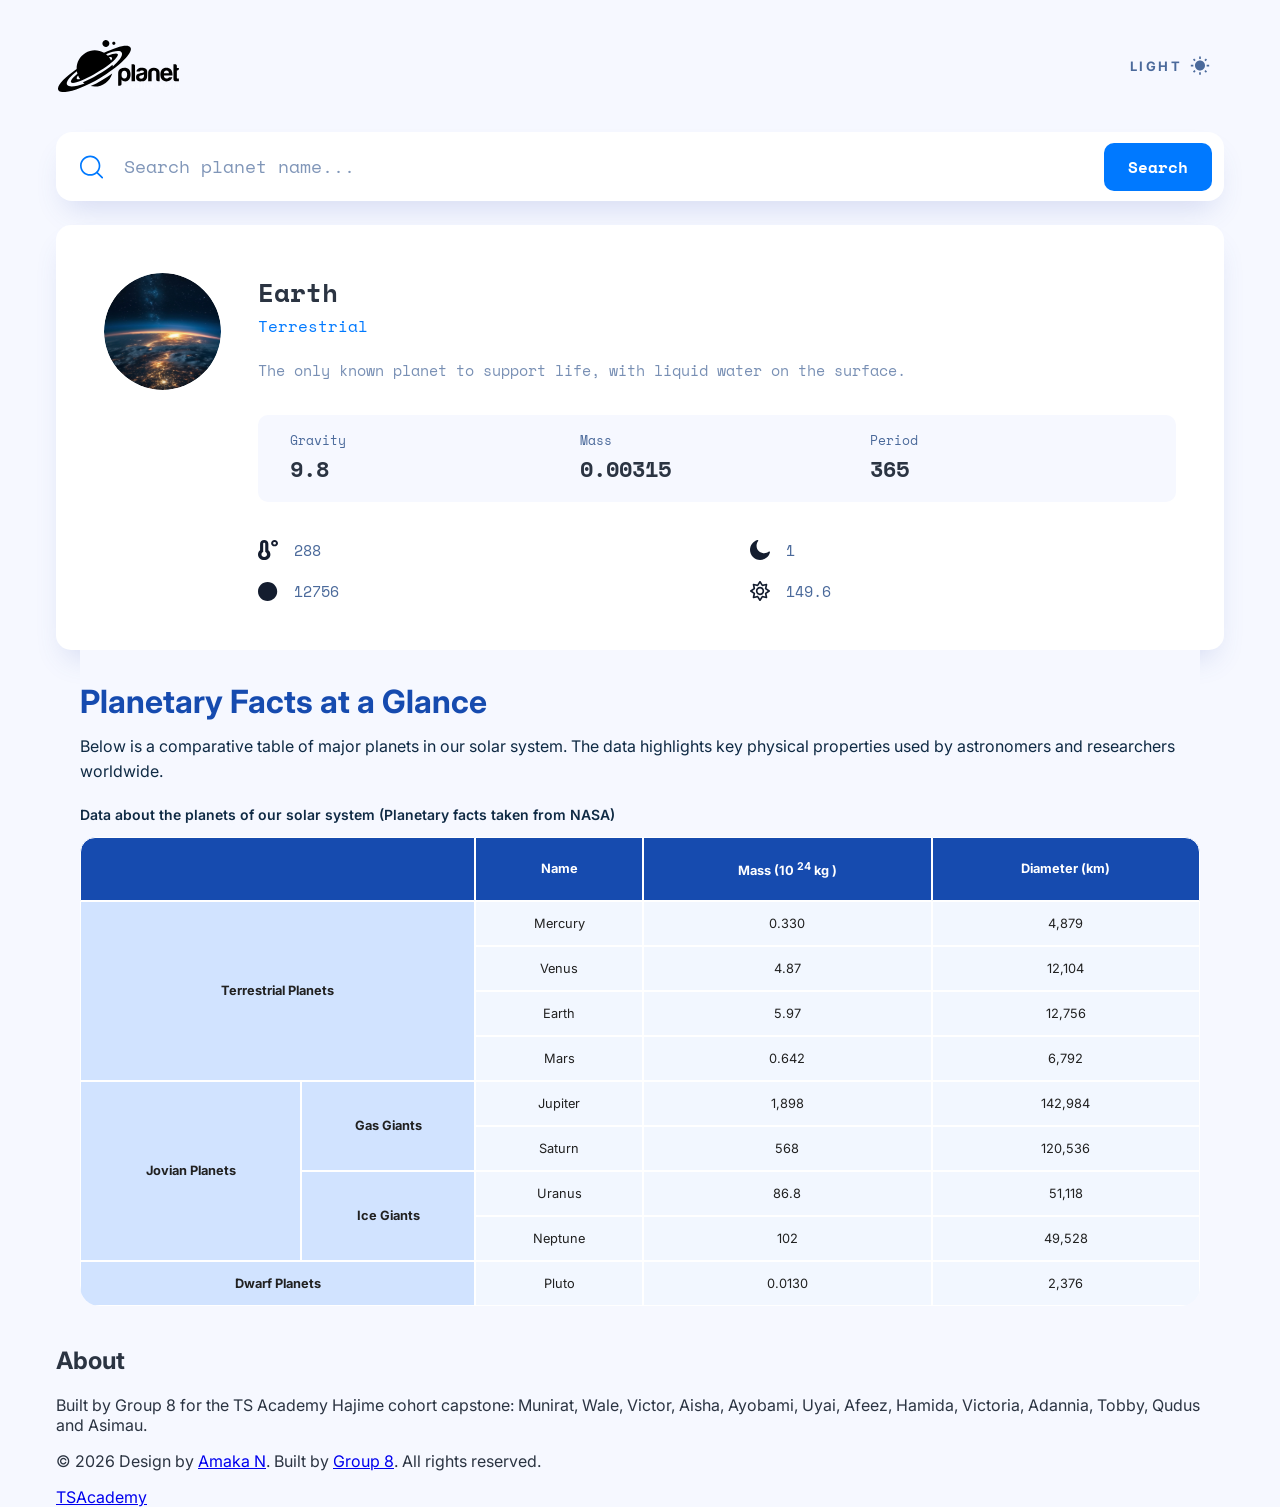
==== commit 6003fb4c: "Merge branch 'main' into footer-css-asimau" ====
--- a/index.html
+++ b/index.html
@@ -25,278 +25,291 @@
 
   <body>
     <div class="container">
-      <!-- HEADER (Victor, Aisha) -->
-      <header class="page-layout">
-        <main class="navbar">
-          <img src="images/logo_black.svg" alt="planet logo" />
-          <button type="button" class="theme-btn">
-            <span class="theme-btn-text">DARK</span>
-            <svg aria-hidden="true" class="sun-icon" viewBox="0 0 24 24">
-              <path
-                fill="currentColor"
-                d="M6.76 4.84l-1.8-1.79-1.41 1.41 1.79 1.79 1.42-1.41zM4 10.5H1v2h3v-2zm9-9.95h-2V3.5h2V.55zm7.45 3.91l-1.41-1.41-1.79 1.79 1.41 1.41 1.79-1.79zm-3.21 13.7l1.79 1.8 1.41-1.41-1.8-1.79-1.4 1.4zM20 10.5v2h3v-2h-3zm-8-5c-3.31 0-6 2.69-6 6s2.69 6 6 6 6-2.69 6-6-2.69-6-6-6zm-1 16.95h2V19.5h-2v2.95zm-7.45-3.91l1.41 1.41 1.79-1.8-1.41-1.41-1.79 1.8z"
+    <!-- HEADER (Victor, Aisha) -->
+    <header class="page-layout">
+      <main class="navbar">
+        <img src="images/logo_black.svg" alt="planet logo" />
+        <button type="button" class="theme-btn">
+          <span class="theme-btn-text">LIGHT</span>
+          <svg aria-hidden="true" class="sun-icon" viewBox="0 0 24 24">
+            <path
+              fill="currentColor"
+              d="M6.76 4.84l-1.8-1.79-1.41 1.41 1.79 1.79 1.42-1.41zM4 10.5H1v2h3v-2zm9-9.95h-2V3.5h2V.55zm7.45 3.91l-1.41-1.41-1.79 1.79 1.41 1.41 1.79-1.79zm-3.21 13.7l1.79 1.8 1.41-1.41-1.8-1.79-1.4 1.4zM20 10.5v2h3v-2h-3zm-8-5c-3.31 0-6 2.69-6 6s2.69 6 6 6 6-2.69 6-6-2.69-6-6-6zm-1 16.95h2V19.5h-2v2.95zm-7.45-3.91l1.41 1.41 1.79-1.8-1.41-1.41-1.79 1.8z"
+            />
+          </svg>
+          <svg aria-hidden="true" class="moon-icon" viewBox="0 0 24 24">
+            <path
+              fill="currentColor"
+              d="M12.3 22c5.523 0 10-4.477 10-10 0-4.394-2.834-8.127-6.78-9.458a.75.75 0 0 0-.937.892c.62 2.378.136 4.962-1.372 6.883-1.508 1.921-3.864 3.033-6.326 3.033-1.077 0-2.126-.217-3.111-.645a.75.75 0 0 0-.962.887C4.167 18.275 7.854 22 12.3 22z"
+            />
+          </svg>
+        </button>
+      </main>
+    </header>
+
+    <!-- END HEADER -->
+
+    <!-- SEARCH (Ayobami) -->
+    <form class="search" role="search">
+      <div class="search-input">
+        <img
+          src="images/SearchIcon.svg"
+          class="search-icon"
+          alt=""
+          aria-hidden="true"
+        />
+        <input
+          class="search-field"
+          type="search"
+          name="planet"
+          placeholder="Search planet name..."
+          aria-label="Search planet name"
+        />
+        <span class="search-error" role="alert" hidden>No results </span>
+      </div>
+
+      <button class="search-button" type="submit">Search</button>
+    </form>
+    <!-- END SEARCH -->
+
+    <!-- CARD (Uyai, Afeez) -->
+    <section
+      class="card"
+      id="card"
+      aria-label="Planet information"
+      aria-live="polite"
+    >
+      <div class="card-content">
+        <div class="card-image-container">
+          <img
+            class="card-image"
+            id="card-image"
+            src="images/ProfilePicture.svg"
+            alt="Planet Earth"
+          />
+        </div>
+
+        <div class="card-details">
+          <h2 class="card-name" id="card-name">Earth</h2>
+
+          <p class="card-type" id="card-type">Terrestrial</p>
+
+          <p class="card-description" id="card-description">
+            The only known planet to support life, with liquid water on the
+            surface.
+          </p>
+
+          <div class="card-stats" role="group" aria-label="Planet statistics">
+            <div class="card-stat">
+              <span class="card-stat-label">Gravity</span>
+              <span class="card-stat-value" id="card-gravity">9.8</span>
+            </div>
+
+            <div class="card-stat">
+              <span class="card-stat-label">Mass</span>
+              <span class="card-stat-value" id="card-mass">0.00315</span>
+            </div>
+
+            <div class="card-stat">
+              <span class="card-stat-label">Period</span>
+              <span class="card-stat-value" id="card-period">365</span>
+            </div>
+          </div>
+
+          <div
+            class="card-icon-stats"
+            role="group"
+            aria-label="More planet facts"
+          >
+            <div class="card-icon-stat">
+              <img
+                src="images/TemperatureIcon.svg"
+                alt="Temperature"
+                class="card-icon"
               />
-            </svg>
-            <svg aria-hidden="true" class="moon-icon" viewBox="0 0 24 24">
-              <path
-                fill="currentColor"
-                d="M12.3 22c5.523 0 10-4.477 10-10 0-4.394-2.834-8.127-6.78-9.458a.75.75 0 0 0-.937.892c.62 2.378.136 4.962-1.372 6.883-1.508 1.921-3.864 3.033-6.326 3.033-1.077 0-2.126-.217-3.111-.645a.75.75 0 0 0-.962.887C4.167 18.275 7.854 22 12.3 22z"
+              <span class="card-icon-value" id="card-temperature"> 288 </span>
+            </div>
+
+            <div class="card-icon-stat">
+              <img src="images/Halfmoon.svg" alt="Moons" class="card-icon" />
+              <span class="card-icon-value" id="card-moons"> 1 </span>
+            </div>
+
+            <div class="card-icon-stat">
+              <img src="images/Diameter.svg" alt="Diameter" class="card-icon" />
+              <span class="card-icon-value" id="card-diameter"> 12756 </span>
+            </div>
+
+            <div class="card-icon-stat">
+              <img
+                src="images/CompanyIcon.svg"
+                alt="Distance from the sun"
+                class="card-icon"
               />
-            </svg>
-          </button>
-        </main>
-      </header>
-
-      <!-- END HEADER -->
-
-      <!-- SEARCH (Ayobami) -->
-      <form class="search" role="search">
-        <div class="search-input">
-          <img
-            src="images/SearchIcon.svg"
-            class="search-icon"
-            alt=""
-            aria-hidden="true"
-          />
-          <input
-            class="search-field"
-            type="search"
-            name="planet"
-            placeholder="Search planet name..."
-            aria-label="Search planet name"
-          />
-          <span class="search-error" role="alert" hidden>No results </span>
-        </div>
-
-        <button class="search-button" type="submit">Search</button>
-      </form>
-      <!-- END SEARCH -->
-
-      <!-- CARD (Uyai, Afeez) -->
-      <section
-        class="card"
-        id="card"
-        aria-label="Planet information"
-        aria-live="polite"
-      >
-        <div class="card-content">
-          <div class="card-image-container">
-            <img
-              class="card-image"
-              id="card-image"
-              src="images/ProfilePicture.svg"
-              alt="Planet Earth"
-            />
-          </div>
-
-          <div class="card-details">
-            <h2 class="card-name" id="card-name">Earth</h2>
-
-            <p class="card-type" id="card-type">Terrestrial</p>
-
-            <p class="card-description" id="card-description">
-              The only known planet to support life, with liquid water on the
-              surface.
-            </p>
-
-            <div class="card-stats" role="group" aria-label="Planet statistics">
-              <div class="card-stat">
-                <span class="card-stat-label">Gravity</span>
-                <span class="card-stat-value" id="card-gravity">9.8</span>
-              </div>
-
-              <div class="card-stat">
-                <span class="card-stat-label">Mass</span>
-                <span class="card-stat-value" id="card-mass">0.00315</span>
-              </div>
-
-              <div class="card-stat">
-                <span class="card-stat-label">Period</span>
-                <span class="card-stat-value" id="card-period">365</span>
-              </div>
-            </div>
-
-            <div
-              class="card-icon-stats"
-              role="group"
-              aria-label="More planet facts"
-            >
-              <div class="card-icon-stat">
-                <img
-                  src="images/TemperatureIcon.svg"
-                  alt="Temperature"
-                  class="card-icon"
-                />
-                <span class="card-icon-value" id="card-temperature"> 288 </span>
-              </div>
-
-              <div class="card-icon-stat">
-                <img src="images/Halfmoon.svg" alt="Moons" class="card-icon" />
-                <span class="card-icon-value" id="card-moons"> 1 </span>
-              </div>
-
-              <div class="card-icon-stat">
-                <img
-                  src="images/Diameter.svg"
-                  alt="Diameter"
-                  class="card-icon"
-                />
-                <span class="card-icon-value" id="card-diameter"> 12756 </span>
-              </div>
-
-              <div class="card-icon-stat">
-                <img
-                  src="images/CompanyIcon.svg"
-                  alt="Distance from the sun"
-                  class="card-icon"
-                />
-                <span class="card-icon-value" id="card-distance"> 149.6 </span>
-              </div>
+              <span class="card-icon-value" id="card-distance"> 149.6 </span>
             </div>
           </div>
         </div>
-      </section>
-
-      <p class="card-loading" id="card-loading" role="status" hidden>
-        Loading...
+      </div>
+    </section>
+
+    <p class="card-loading" id="card-loading" role="status" hidden>
+      Loading...
+    </p>
+
+    <div class="card-empty" id="card-empty" hidden>
+      <h2 class="card-empty-title">No results found!</h2>
+      <p class="card-empty-text">
+        We couldn't find any planets matching your search. Please double-check
+        the name and try again.
       </p>
-
-      <div class="card-empty" id="card-empty" hidden>
-        <h2 class="card-empty-title">No results found!</h2>
-        <p class="card-empty-text">
-          We couldn't find any planets matching your search. Please double-check
-          the name and try again.
+    </div>
+    <!-- END CARD -->
+
+    <!-- TABLE (Hamida, Victoria) -->
+ <section class="table-section">
+        <h1>Planetary Facts at a Glance</h1>
+                <p>Below is a comparative table of major planets in our solar system. The data highlights key
+            physical properties used by astronomers and researchers worldwide.</p>
+        <div class="table-container">
+            <table class="planet-table">
+                <caption class="table-caption">
+                    <span class="first-part">Data about the planets of our solar system</span>
+                    <span class="second-part"> (Planetary facts taken from NASA)</span>
+                </caption>
+
+
+
+                <thead>
+                    <tr>
+                    <th scope="col" class="first-head" colspan="2"></th>
+                    <th scope="col">Name</th>
+                    <th scope="col" class="mass">Mass (10 <sup>24</sup> kg )</th>
+                    <th scope="col" class="last-head">Diameter (km)</th>
+                    </tr>
+                </thead>
+
+
+                <tbody>
+
+
+                    <tr>
+                    <td class="category-cell" rowspan="4" colspan="2">Terrestrial Planets</td>
+                        <td>Mercury</td>
+                        <td class="mass">0.330</td>
+                        <td>4,879</td>
+                    </tr>
+
+
+                    <tr>
+                        <td>Venus</td>
+                        <td class="mass">4.87</td>
+                        <td>12,104</td>
+
+
+                    </tr>
+                    <tr>
+                        <td>Earth</td>
+                        <td class="mass">5.97</td>
+                        <td>12,756</td>
+
+
+                    </tr>
+                    <tr>
+                        <td>Mars</td>
+                        <td class="mass">0.642</td>
+                        <td>6,792</td>
+
+
+                    </tr>
+                    <tr>
+                        <td class="category-cell" rowspan="4">Jovian Planets</td>
+                        <td class="category-cell" rowspan="2">Gas Giants</td>
+                        <td>Jupiter</td>
+                        <td class="mass">1,898</td>
+                        <td>142,984</td>
+
+
+                    </tr>
+                    <tr>
+
+
+                        <td>Saturn</td>
+                        <td class="mass">568</td>
+                        <td>120,536</td>
+
+
+                    </tr>
+                    <tr>
+                        <td class="category-cell" rowspan="2">Ice Giants</td>
+                        <td>Uranus</td>
+                        <td class="mass">86.8</td>
+                        <td>51,118</td>
+
+
+                    </tr>
+                    <tr>
+                        <td>Neptune</td>
+                        <td class="mass">102</td>
+                        <td>49,528</td>
+
+
+                    </tr>
+                    <tr>
+                        <td class="category-cell" colspan="2">Dwarf Planets</td>
+                        <td>Pluto</td>
+                        <td class="mass">0.0130</td>
+                        <td>2,376</td>
+                    </tr>
+                </tbody>
+
+
+            </table>
+        </div>
+
+
+    </section>
+  <!-- END TABLE -->
+
+       <!-- FOOTER (Adannia, Teddy) --> 
+    <footer class="footer">
+      <div class="footer-about">
+        <h2 class="footer-about-title">About</h2>
+        <p class="footer-about-text">
+          Built by Group 8 for the TS Academy Hajime cohort capstone: Munirat,
+          Wale, Victor, Aisha, Ayobami, Uyai, Afeez, Hamida, Victoria, Adannia,
+          Tobby, Qudus and Asimau.
         </p>
       </div>
-      <!-- END CARD -->
-
-      <!-- TABLE (Hamida, Victoria) -->
-      <section class="table-section">
-        <h1>Planetary Facts at a Glance</h1>
-        <p>
-          Below is a comparative table of major planets in our solar system. The
-          data highlights key physical properties used by astronomers and
-          researchers worldwide.
-        </p>
-        <div class="table-container">
-          <table class="planet-table">
-            <caption class="table-caption">
-              <span class="first-part"
-                >Data about the planets of our solar system</span
-              >
-              <span class="second-part">
-                (Planetary facts taken from NASA)</span
-              >
-            </caption>
-
-            <thead>
-              <tr>
-                <th scope="col" class="first-head" colspan="2"></th>
-                <th scope="col">Name</th>
-                <th scope="col" class="mass">Mass (10 <sup>24</sup> kg )</th>
-                <th scope="col" class="last-head">Diameter (km)</th>
-              </tr>
-            </thead>
-
-            <tbody>
-              <tr>
-                <td class="category-cell" rowspan="4" colspan="2">
-                  Terrestrial Planets
-                </td>
-                <td>Mercury</td>
-                <td class="mass">0.330</td>
-                <td>4,879</td>
-              </tr>
-
-              <tr>
-                <td>Venus</td>
-                <td class="mass">4.87</td>
-                <td>12,104</td>
-              </tr>
-              <tr>
-                <td>Earth</td>
-                <td class="mass">5.97</td>
-                <td>12,756</td>
-              </tr>
-              <tr>
-                <td>Mars</td>
-                <td class="mass">0.642</td>
-                <td>6,792</td>
-              </tr>
-              <tr>
-                <td class="category-cell" rowspan="4">Jovian Planets</td>
-                <td class="category-cell" rowspan="2">Gas Giants</td>
-                <td>Jupiter</td>
-                <td class="mass">1,898</td>
-                <td>142,984</td>
-              </tr>
-              <tr>
-                <td>Saturn</td>
-                <td class="mass">568</td>
-                <td>120,536</td>
-              </tr>
-              <tr>
-                <td class="category-cell" rowspan="2">Ice Giants</td>
-                <td>Uranus</td>
-                <td class="mass">86.8</td>
-                <td>51,118</td>
-              </tr>
-              <tr>
-                <td>Neptune</td>
-                <td class="mass">102</td>
-                <td>49,528</td>
-              </tr>
-              <tr>
-                <td class="category-cell" colspan="2">Dwarf Planets</td>
-                <td>Pluto</td>
-                <td class="mass">0.0130</td>
-                <td>2,376</td>
-              </tr>
-            </tbody>
-          </table>
-        </div>
-      </section>
-      <!-- END TABLE -->
-
-      <!-- FOOTER (Adannia, Teddy) -->
-      <footer class="footer">
-        <div class="footer-about">
-          <h2 class="footer-about-title">About</h2>
-          <p class="footer-about-text">
-            Built by Group 8 for the TS Academy Hajime cohort capstone: Munirat,
-            Wale, Victor, Aisha, Ayobami, Uyai, Afeez, Hamida, Victoria,
-            Adannia, Tobby, Qudus and Asimau.
-          </p>
-        </div>
-
-        <div class="footer-credits">
-          <p class="footer-credits-text">
-            &copy; 2026 Design by
-            <a
-              class="footer-link"
-              href="https://amakandukwu.com"
-              target="_blank"
-              rel="noopener"
-              >Amaka N</a
-            >. Built by
-            <a
-              class="footer-link"
-              href="https://github.com/muni-standing/group-8-frontend-capstone-hajime-cohort"
-              target="_blank"
-              rel="noopener"
-              >Group 8</a
-            >. All rights reserved.
-          </p>
+
+      <div class="footer-credits">
+        <p class="footer-credits-text">
+          &copy; 2026 Design by
           <a
-            class="footer-link footer-tsacademy"
-            href="https://tsacademyonline.com/"
+            class="footer-link"
+            href="https://amakandukwu.com"
             target="_blank"
             rel="noopener"
-            >TSAcademy</a
-          >
-        </div>
-      </footer>
-      <!-- END FOOTER -->
+            >Amaka N</a
+          >. Built by
+          <a
+            class="footer-link"
+            href="https://github.com/muni-standing/group-8-frontend-capstone-hajime-cohort"
+            target="_blank"
+            rel="noopener"
+            >Group 8</a
+          >. All rights reserved.
+        </p>
+        <a
+          class="footer-link footer-tsacademy"
+          href="https://tsacademyonline.com/"
+          target="_blank"
+          rel="noopener"
+          >TSAcademy</a
+        >
+      </div>
+    </footer>
+    <!-- END FOOTER -->
     </div>
     <script src="js/theme.js"></script>
     <script src="js/api.js"></script>
--- a/css/header.css
+++ b/css/header.css
@@ -52,7 +52,6 @@
   width: 20px;
   height: 20px;
   fill: currentColor;
-  display: none;
 }
 
 .moon-icon {
@@ -60,15 +59,16 @@
   height: 20px;
   fill: currentColor;
   transform: scaleX(-1); /* Flips direction */
+  display: none;
 }
 
-/* Light mode shows the moon (switch to dark), dark mode shows the sun (switch to light) */
+/* Light mode shows the sun, dark mode shows the moon */
 body.dark-mode .sun-icon {
-  display: block;
+  display: none;
 }
 
 body.dark-mode .moon-icon {
-  display: none;
+  display: block;
 }
 
 /* HEADER styles — Victor, Aisha
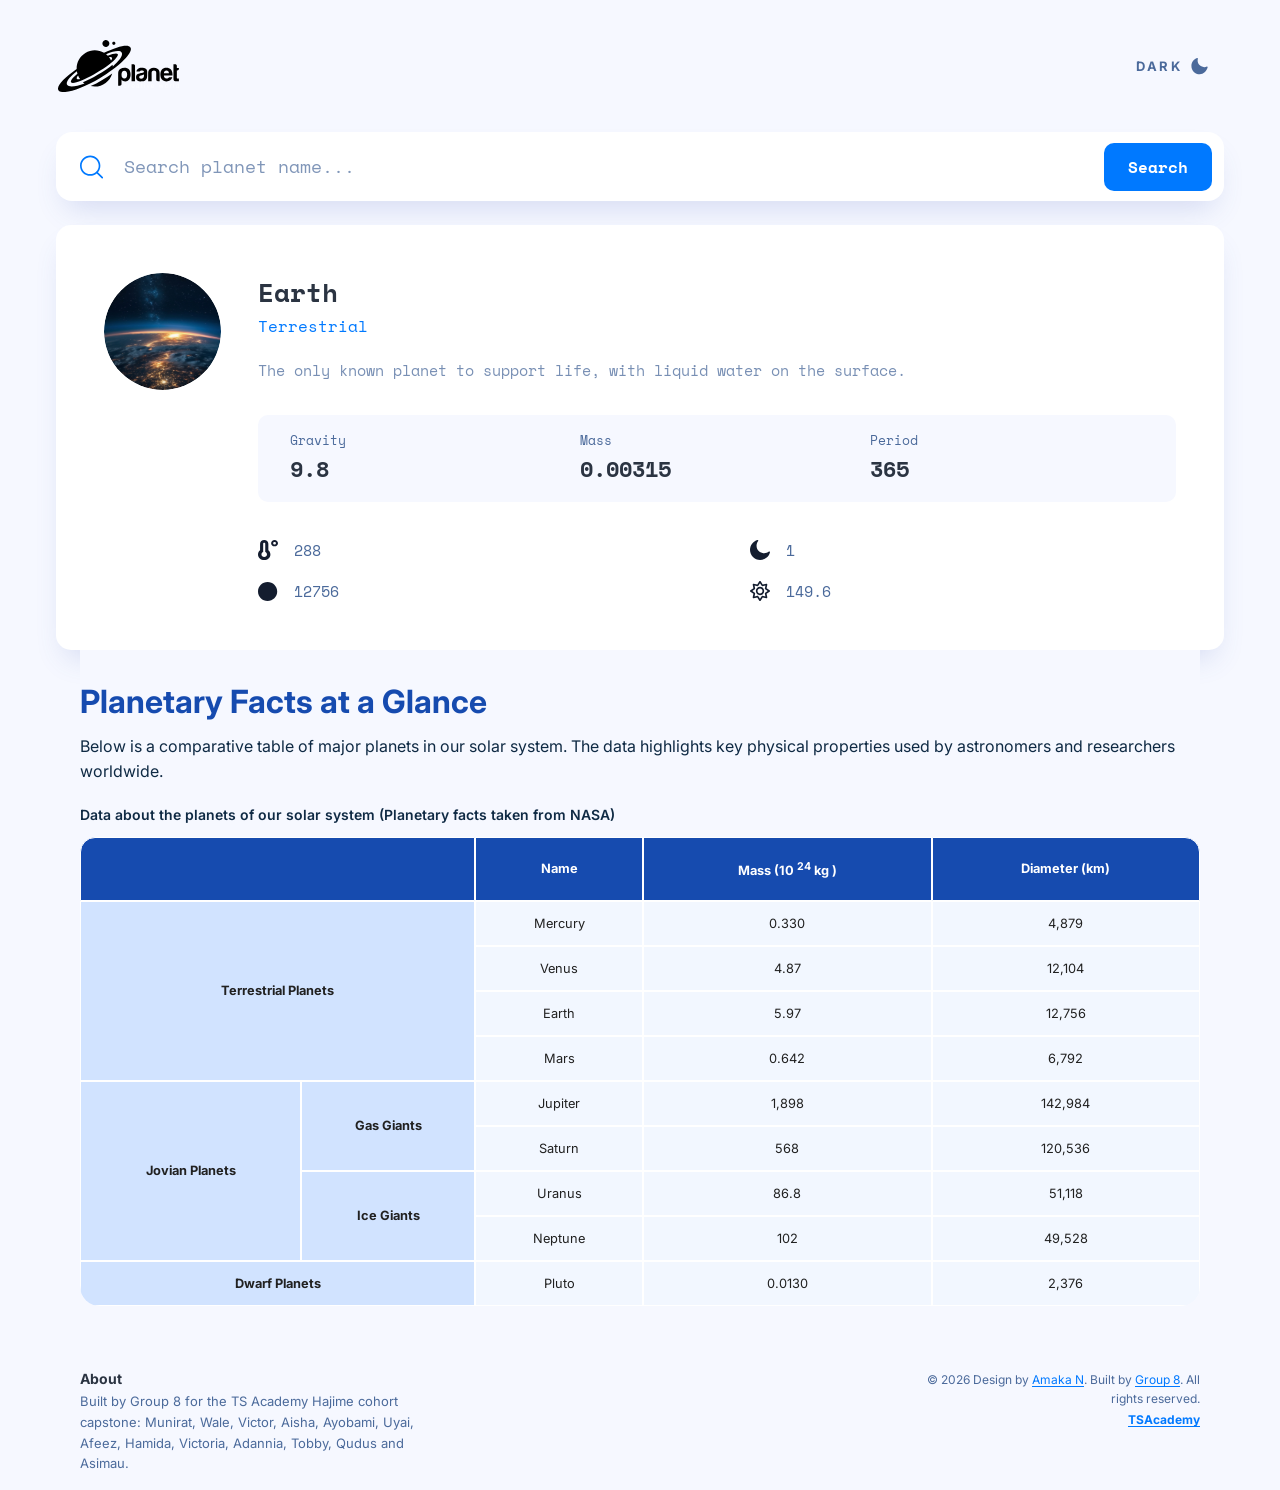
==== commit be23f8ab: "Merge pull request #25 from muni-standing/base-wale Base wale" ====
--- a/index.html
+++ b/index.html
@@ -25,291 +25,278 @@
 
   <body>
     <div class="container">
-    <!-- HEADER (Victor, Aisha) -->
-    <header class="page-layout">
-      <main class="navbar">
-        <img src="images/logo_black.svg" alt="planet logo" />
-        <button type="button" class="theme-btn">
-          <span class="theme-btn-text">LIGHT</span>
-          <svg aria-hidden="true" class="sun-icon" viewBox="0 0 24 24">
-            <path
-              fill="currentColor"
-              d="M6.76 4.84l-1.8-1.79-1.41 1.41 1.79 1.79 1.42-1.41zM4 10.5H1v2h3v-2zm9-9.95h-2V3.5h2V.55zm7.45 3.91l-1.41-1.41-1.79 1.79 1.41 1.41 1.79-1.79zm-3.21 13.7l1.79 1.8 1.41-1.41-1.8-1.79-1.4 1.4zM20 10.5v2h3v-2h-3zm-8-5c-3.31 0-6 2.69-6 6s2.69 6 6 6 6-2.69 6-6-2.69-6-6-6zm-1 16.95h2V19.5h-2v2.95zm-7.45-3.91l1.41 1.41 1.79-1.8-1.41-1.41-1.79 1.8z"
+      <!-- HEADER (Victor, Aisha) -->
+      <header class="page-layout">
+        <main class="navbar">
+          <img src="images/logo_black.svg" alt="planet logo" />
+          <button type="button" class="theme-btn">
+            <span class="theme-btn-text">DARK</span>
+            <svg aria-hidden="true" class="sun-icon" viewBox="0 0 24 24">
+              <path
+                fill="currentColor"
+                d="M6.76 4.84l-1.8-1.79-1.41 1.41 1.79 1.79 1.42-1.41zM4 10.5H1v2h3v-2zm9-9.95h-2V3.5h2V.55zm7.45 3.91l-1.41-1.41-1.79 1.79 1.41 1.41 1.79-1.79zm-3.21 13.7l1.79 1.8 1.41-1.41-1.8-1.79-1.4 1.4zM20 10.5v2h3v-2h-3zm-8-5c-3.31 0-6 2.69-6 6s2.69 6 6 6 6-2.69 6-6-2.69-6-6-6zm-1 16.95h2V19.5h-2v2.95zm-7.45-3.91l1.41 1.41 1.79-1.8-1.41-1.41-1.79 1.8z"
+              />
+            </svg>
+            <svg aria-hidden="true" class="moon-icon" viewBox="0 0 24 24">
+              <path
+                fill="currentColor"
+                d="M12.3 22c5.523 0 10-4.477 10-10 0-4.394-2.834-8.127-6.78-9.458a.75.75 0 0 0-.937.892c.62 2.378.136 4.962-1.372 6.883-1.508 1.921-3.864 3.033-6.326 3.033-1.077 0-2.126-.217-3.111-.645a.75.75 0 0 0-.962.887C4.167 18.275 7.854 22 12.3 22z"
+              />
+            </svg>
+          </button>
+        </main>
+      </header>
+
+      <!-- END HEADER -->
+
+      <!-- SEARCH (Ayobami) -->
+      <form class="search" role="search">
+        <div class="search-input">
+          <img
+            src="images/SearchIcon.svg"
+            class="search-icon"
+            alt=""
+            aria-hidden="true"
+          />
+          <input
+            class="search-field"
+            type="search"
+            name="planet"
+            placeholder="Search planet name..."
+            aria-label="Search planet name"
+          />
+          <span class="search-error" role="alert" hidden>No results </span>
+        </div>
+
+        <button class="search-button" type="submit">Search</button>
+      </form>
+      <!-- END SEARCH -->
+
+      <!-- CARD (Uyai, Afeez) -->
+      <section
+        class="card"
+        id="card"
+        aria-label="Planet information"
+        aria-live="polite"
+      >
+        <div class="card-content">
+          <div class="card-image-container">
+            <img
+              class="card-image"
+              id="card-image"
+              src="images/ProfilePicture.svg"
+              alt="Planet Earth"
             />
-          </svg>
-          <svg aria-hidden="true" class="moon-icon" viewBox="0 0 24 24">
-            <path
-              fill="currentColor"
-              d="M12.3 22c5.523 0 10-4.477 10-10 0-4.394-2.834-8.127-6.78-9.458a.75.75 0 0 0-.937.892c.62 2.378.136 4.962-1.372 6.883-1.508 1.921-3.864 3.033-6.326 3.033-1.077 0-2.126-.217-3.111-.645a.75.75 0 0 0-.962.887C4.167 18.275 7.854 22 12.3 22z"
-            />
-          </svg>
-        </button>
-      </main>
-    </header>
-
-    <!-- END HEADER -->
-
-    <!-- SEARCH (Ayobami) -->
-    <form class="search" role="search">
-      <div class="search-input">
-        <img
-          src="images/SearchIcon.svg"
-          class="search-icon"
-          alt=""
-          aria-hidden="true"
-        />
-        <input
-          class="search-field"
-          type="search"
-          name="planet"
-          placeholder="Search planet name..."
-          aria-label="Search planet name"
-        />
-        <span class="search-error" role="alert" hidden>No results </span>
-      </div>
-
-      <button class="search-button" type="submit">Search</button>
-    </form>
-    <!-- END SEARCH -->
-
-    <!-- CARD (Uyai, Afeez) -->
-    <section
-      class="card"
-      id="card"
-      aria-label="Planet information"
-      aria-live="polite"
-    >
-      <div class="card-content">
-        <div class="card-image-container">
-          <img
-            class="card-image"
-            id="card-image"
-            src="images/ProfilePicture.svg"
-            alt="Planet Earth"
-          />
-        </div>
-
-        <div class="card-details">
-          <h2 class="card-name" id="card-name">Earth</h2>
-
-          <p class="card-type" id="card-type">Terrestrial</p>
-
-          <p class="card-description" id="card-description">
-            The only known planet to support life, with liquid water on the
-            surface.
-          </p>
-
-          <div class="card-stats" role="group" aria-label="Planet statistics">
-            <div class="card-stat">
-              <span class="card-stat-label">Gravity</span>
-              <span class="card-stat-value" id="card-gravity">9.8</span>
+          </div>
+
+          <div class="card-details">
+            <h2 class="card-name" id="card-name">Earth</h2>
+
+            <p class="card-type" id="card-type">Terrestrial</p>
+
+            <p class="card-description" id="card-description">
+              The only known planet to support life, with liquid water on the
+              surface.
+            </p>
+
+            <div class="card-stats" role="group" aria-label="Planet statistics">
+              <div class="card-stat">
+                <span class="card-stat-label">Gravity</span>
+                <span class="card-stat-value" id="card-gravity">9.8</span>
+              </div>
+
+              <div class="card-stat">
+                <span class="card-stat-label">Mass</span>
+                <span class="card-stat-value" id="card-mass">0.00315</span>
+              </div>
+
+              <div class="card-stat">
+                <span class="card-stat-label">Period</span>
+                <span class="card-stat-value" id="card-period">365</span>
+              </div>
             </div>
 
-            <div class="card-stat">
-              <span class="card-stat-label">Mass</span>
-              <span class="card-stat-value" id="card-mass">0.00315</span>
-            </div>
-
-            <div class="card-stat">
-              <span class="card-stat-label">Period</span>
-              <span class="card-stat-value" id="card-period">365</span>
+            <div
+              class="card-icon-stats"
+              role="group"
+              aria-label="More planet facts"
+            >
+              <div class="card-icon-stat">
+                <img
+                  src="images/TemperatureIcon.svg"
+                  alt="Temperature"
+                  class="card-icon"
+                />
+                <span class="card-icon-value" id="card-temperature"> 288 </span>
+              </div>
+
+              <div class="card-icon-stat">
+                <img src="images/Halfmoon.svg" alt="Moons" class="card-icon" />
+                <span class="card-icon-value" id="card-moons"> 1 </span>
+              </div>
+
+              <div class="card-icon-stat">
+                <img
+                  src="images/Diameter.svg"
+                  alt="Diameter"
+                  class="card-icon"
+                />
+                <span class="card-icon-value" id="card-diameter"> 12756 </span>
+              </div>
+
+              <div class="card-icon-stat">
+                <img
+                  src="images/CompanyIcon.svg"
+                  alt="Distance from the sun"
+                  class="card-icon"
+                />
+                <span class="card-icon-value" id="card-distance"> 149.6 </span>
+              </div>
             </div>
           </div>
-
-          <div
-            class="card-icon-stats"
-            role="group"
-            aria-label="More planet facts"
-          >
-            <div class="card-icon-stat">
-              <img
-                src="images/TemperatureIcon.svg"
-                alt="Temperature"
-                class="card-icon"
-              />
-              <span class="card-icon-value" id="card-temperature"> 288 </span>
-            </div>
-
-            <div class="card-icon-stat">
-              <img src="images/Halfmoon.svg" alt="Moons" class="card-icon" />
-              <span class="card-icon-value" id="card-moons"> 1 </span>
-            </div>
-
-            <div class="card-icon-stat">
-              <img src="images/Diameter.svg" alt="Diameter" class="card-icon" />
-              <span class="card-icon-value" id="card-diameter"> 12756 </span>
-            </div>
-
-            <div class="card-icon-stat">
-              <img
-                src="images/CompanyIcon.svg"
-                alt="Distance from the sun"
-                class="card-icon"
-              />
-              <span class="card-icon-value" id="card-distance"> 149.6 </span>
-            </div>
-          </div>
-        </div>
-      </div>
-    </section>
-
-    <p class="card-loading" id="card-loading" role="status" hidden>
-      Loading...
-    </p>
-
-    <div class="card-empty" id="card-empty" hidden>
-      <h2 class="card-empty-title">No results found!</h2>
-      <p class="card-empty-text">
-        We couldn't find any planets matching your search. Please double-check
-        the name and try again.
+        </div>
+      </section>
+
+      <p class="card-loading" id="card-loading" role="status" hidden>
+        Loading...
       </p>
-    </div>
-    <!-- END CARD -->
-
-    <!-- TABLE (Hamida, Victoria) -->
- <section class="table-section">
-        <h1>Planetary Facts at a Glance</h1>
-                <p>Below is a comparative table of major planets in our solar system. The data highlights key
-            physical properties used by astronomers and researchers worldwide.</p>
-        <div class="table-container">
-            <table class="planet-table">
-                <caption class="table-caption">
-                    <span class="first-part">Data about the planets of our solar system</span>
-                    <span class="second-part"> (Planetary facts taken from NASA)</span>
-                </caption>
-
-
-
-                <thead>
-                    <tr>
-                    <th scope="col" class="first-head" colspan="2"></th>
-                    <th scope="col">Name</th>
-                    <th scope="col" class="mass">Mass (10 <sup>24</sup> kg )</th>
-                    <th scope="col" class="last-head">Diameter (km)</th>
-                    </tr>
-                </thead>
-
-
-                <tbody>
-
-
-                    <tr>
-                    <td class="category-cell" rowspan="4" colspan="2">Terrestrial Planets</td>
-                        <td>Mercury</td>
-                        <td class="mass">0.330</td>
-                        <td>4,879</td>
-                    </tr>
-
-
-                    <tr>
-                        <td>Venus</td>
-                        <td class="mass">4.87</td>
-                        <td>12,104</td>
-
-
-                    </tr>
-                    <tr>
-                        <td>Earth</td>
-                        <td class="mass">5.97</td>
-                        <td>12,756</td>
-
-
-                    </tr>
-                    <tr>
-                        <td>Mars</td>
-                        <td class="mass">0.642</td>
-                        <td>6,792</td>
-
-
-                    </tr>
-                    <tr>
-                        <td class="category-cell" rowspan="4">Jovian Planets</td>
-                        <td class="category-cell" rowspan="2">Gas Giants</td>
-                        <td>Jupiter</td>
-                        <td class="mass">1,898</td>
-                        <td>142,984</td>
-
-
-                    </tr>
-                    <tr>
-
-
-                        <td>Saturn</td>
-                        <td class="mass">568</td>
-                        <td>120,536</td>
-
-
-                    </tr>
-                    <tr>
-                        <td class="category-cell" rowspan="2">Ice Giants</td>
-                        <td>Uranus</td>
-                        <td class="mass">86.8</td>
-                        <td>51,118</td>
-
-
-                    </tr>
-                    <tr>
-                        <td>Neptune</td>
-                        <td class="mass">102</td>
-                        <td>49,528</td>
-
-
-                    </tr>
-                    <tr>
-                        <td class="category-cell" colspan="2">Dwarf Planets</td>
-                        <td>Pluto</td>
-                        <td class="mass">0.0130</td>
-                        <td>2,376</td>
-                    </tr>
-                </tbody>
-
-
-            </table>
-        </div>
-
-
-    </section>
-  <!-- END TABLE -->
-
-       <!-- FOOTER (Adannia, Teddy) --> 
-    <footer class="footer">
-      <div class="footer-about">
-        <h2 class="footer-about-title">About</h2>
-        <p class="footer-about-text">
-          Built by Group 8 for the TS Academy Hajime cohort capstone: Munirat,
-          Wale, Victor, Aisha, Ayobami, Uyai, Afeez, Hamida, Victoria, Adannia,
-          Tobby, Qudus and Asimau.
+
+      <div class="card-empty" id="card-empty" hidden>
+        <h2 class="card-empty-title">No results found!</h2>
+        <p class="card-empty-text">
+          We couldn't find any planets matching your search. Please double-check
+          the name and try again.
         </p>
       </div>
-
-      <div class="footer-credits">
-        <p class="footer-credits-text">
-          &copy; 2026 Design by
+      <!-- END CARD -->
+
+      <!-- TABLE (Hamida, Victoria) -->
+      <section class="table-section">
+        <h1>Planetary Facts at a Glance</h1>
+        <p>
+          Below is a comparative table of major planets in our solar system. The
+          data highlights key physical properties used by astronomers and
+          researchers worldwide.
+        </p>
+        <div class="table-container">
+          <table class="planet-table">
+            <caption class="table-caption">
+              <span class="first-part"
+                >Data about the planets of our solar system</span
+              >
+              <span class="second-part">
+                (Planetary facts taken from NASA)</span
+              >
+            </caption>
+
+            <thead>
+              <tr>
+                <th scope="col" class="first-head" colspan="2"></th>
+                <th scope="col">Name</th>
+                <th scope="col" class="mass">Mass (10 <sup>24</sup> kg )</th>
+                <th scope="col" class="last-head">Diameter (km)</th>
+              </tr>
+            </thead>
+
+            <tbody>
+              <tr>
+                <td class="category-cell" rowspan="4" colspan="2">
+                  Terrestrial Planets
+                </td>
+                <td>Mercury</td>
+                <td class="mass">0.330</td>
+                <td>4,879</td>
+              </tr>
+
+              <tr>
+                <td>Venus</td>
+                <td class="mass">4.87</td>
+                <td>12,104</td>
+              </tr>
+              <tr>
+                <td>Earth</td>
+                <td class="mass">5.97</td>
+                <td>12,756</td>
+              </tr>
+              <tr>
+                <td>Mars</td>
+                <td class="mass">0.642</td>
+                <td>6,792</td>
+              </tr>
+              <tr>
+                <td class="category-cell" rowspan="4">Jovian Planets</td>
+                <td class="category-cell" rowspan="2">Gas Giants</td>
+                <td>Jupiter</td>
+                <td class="mass">1,898</td>
+                <td>142,984</td>
+              </tr>
+              <tr>
+                <td>Saturn</td>
+                <td class="mass">568</td>
+                <td>120,536</td>
+              </tr>
+              <tr>
+                <td class="category-cell" rowspan="2">Ice Giants</td>
+                <td>Uranus</td>
+                <td class="mass">86.8</td>
+                <td>51,118</td>
+              </tr>
+              <tr>
+                <td>Neptune</td>
+                <td class="mass">102</td>
+                <td>49,528</td>
+              </tr>
+              <tr>
+                <td class="category-cell" colspan="2">Dwarf Planets</td>
+                <td>Pluto</td>
+                <td class="mass">0.0130</td>
+                <td>2,376</td>
+              </tr>
+            </tbody>
+          </table>
+        </div>
+      </section>
+      <!-- END TABLE -->
+
+      <!-- FOOTER (Adannia, Teddy) -->
+      <footer class="footer">
+        <div class="footer-about">
+          <h2 class="footer-about-title">About</h2>
+          <p class="footer-about-text">
+            Built by Group 8 for the TS Academy Hajime cohort capstone: Munirat,
+            Wale, Victor, Aisha, Ayobami, Uyai, Afeez, Hamida, Victoria,
+            Adannia, Tobby, Qudus and Asimau.
+          </p>
+        </div>
+
+        <div class="footer-credits">
+          <p class="footer-credits-text">
+            &copy; 2026 Design by
+            <a
+              class="footer-link"
+              href="https://amakandukwu.com"
+              target="_blank"
+              rel="noopener"
+              >Amaka N</a
+            >. Built by
+            <a
+              class="footer-link"
+              href="https://github.com/muni-standing/group-8-frontend-capstone-hajime-cohort"
+              target="_blank"
+              rel="noopener"
+              >Group 8</a
+            >. All rights reserved.
+          </p>
           <a
-            class="footer-link"
-            href="https://amakandukwu.com"
+            class="footer-link footer-tsacademy"
+            href="https://tsacademyonline.com/"
             target="_blank"
             rel="noopener"
-            >Amaka N</a
-          >. Built by
-          <a
-            class="footer-link"
-            href="https://github.com/muni-standing/group-8-frontend-capstone-hajime-cohort"
-            target="_blank"
-            rel="noopener"
-            >Group 8</a
-          >. All rights reserved.
-        </p>
-        <a
-          class="footer-link footer-tsacademy"
-          href="https://tsacademyonline.com/"
-          target="_blank"
-          rel="noopener"
-          >TSAcademy</a
-        >
-      </div>
-    </footer>
-    <!-- END FOOTER -->
+            >TSAcademy</a
+          >
+        </div>
+      </footer>
+      <!-- END FOOTER -->
     </div>
     <script src="js/theme.js"></script>
     <script src="js/api.js"></script>
--- a/css/header.css
+++ b/css/header.css
@@ -52,6 +52,7 @@
   width: 20px;
   height: 20px;
   fill: currentColor;
+  display: none;
 }
 
 .moon-icon {
@@ -59,16 +60,15 @@
   height: 20px;
   fill: currentColor;
   transform: scaleX(-1); /* Flips direction */
-  display: none;
 }
 
-/* Light mode shows the sun, dark mode shows the moon */
+/* Light mode shows the moon (switch to dark), dark mode shows the sun (switch to light) */
 body.dark-mode .sun-icon {
-  display: none;
+  display: block;
 }
 
 body.dark-mode .moon-icon {
-  display: block;
+  display: none;
 }
 
 /* HEADER styles — Victor, Aisha
--- a/css/footer.css
+++ b/css/footer.css
@@ -9,11 +9,84 @@
    - Amaka N → her site
    - GroupName → our repository
    - TSAcademy → https://tsacademyonline.com/
-*/
+*/ /* FOOTER styles — Adannia (HTML), Tobby (CSS). Colours and fonts come from variables.css. */
+
+/* FOOTER styles — Adannia (HTML), Tobby (CSS). Colours and fonts come from variables.css. */
 
 .footer {
   box-sizing: border-box;
+  display: flex;
+  justify-content: space-between;
+  align-items: flex-start;
+  gap: var(--size-spacing-3);
   width: 100%;
   max-width: var(--size-page-max-width);
-  margin-inline: auto;
-}+  margin: var(--size-spacing-4) auto 0;
+  padding: var(--size-spacing-3) var(--size-page-padding) var(--size-spacing-2);
+  font-family: var(--font-main);
+}
+
+.footer-about-title {
+  margin: 0 0 4px;
+  font-size: 14px;
+  font-weight: 700;
+  color: var(--color-text-primary);
+}
+
+.footer-about-text {
+  margin: 0;
+  max-width: 46ch;
+  font-size: 13px;
+  line-height: 1.6;
+  color: var(--color-text-secondary);
+}
+
+.footer-credits {
+  display: flex;
+  flex-direction: column;
+  align-items: flex-end;
+  gap: 4px;
+  text-align: right;
+}
+
+.footer-credits-text {
+  margin: 0;
+  max-width: 38ch;
+  font-size: 12px;
+  line-height: 1.6;
+  color: var(--color-text-secondary);
+}
+
+.footer-link {
+  color: var(--color-accent);
+  text-decoration: underline;
+  text-underline-offset: 2px;
+}
+
+.footer-link:hover {
+  color: var(--color-accent-hover);
+}
+
+.footer-link:focus-visible {
+  outline: 2px solid var(--color-accent);
+  outline-offset: 2px;
+  border-radius: 2px;
+}
+
+.footer-tsacademy {
+  font-size: 12px;
+  font-weight: 700;
+}
+
+/* ========== Mobile ========== */
+@media (max-width: 600px) {
+  .footer {
+    flex-direction: column;
+    gap: var(--size-spacing-2);
+  }
+
+  .footer-credits {
+    align-items: flex-start;
+    text-align: left;
+  }
+}
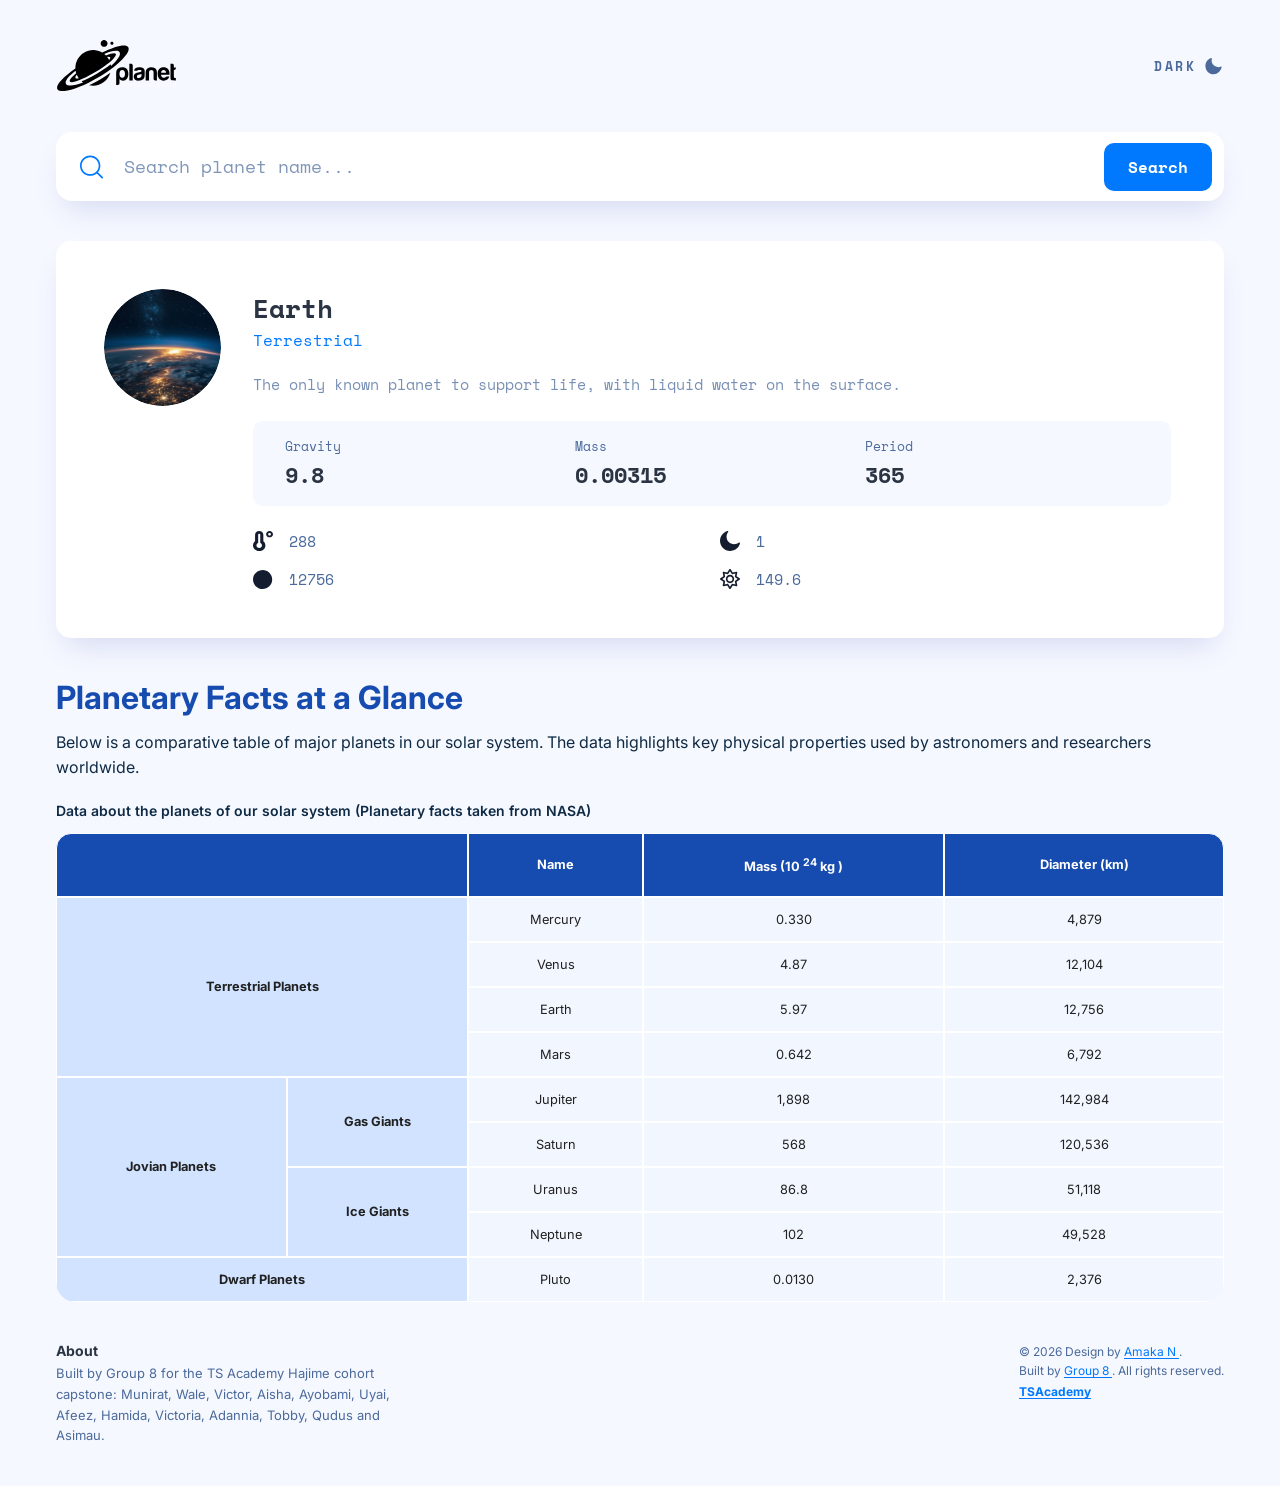
==== commit f613e31c: "Fix align spacing, header, footer,and table corners with Figma,add semantic main" ====
--- a/index.html
+++ b/index.html
@@ -27,7 +27,7 @@
     <div class="container">
       <!-- HEADER (Victor, Aisha) -->
       <header class="page-layout">
-        <main class="navbar">
+        <nav class="navbar">
           <img src="images/logo_black.svg" alt="planet logo" />
           <button type="button" class="theme-btn">
             <span class="theme-btn-text">DARK</span>
@@ -44,8 +44,10 @@
               />
             </svg>
           </button>
-        </main>
+        </nav>
       </header>
+
+      <main>
 
       <!-- END HEADER -->
 
@@ -257,6 +259,8 @@
         </div>
       </section>
       <!-- END TABLE -->
+       
+      </main>
 
       <!-- FOOTER (Adannia, Teddy) -->
       <footer class="footer">
@@ -277,15 +281,18 @@
               href="https://amakandukwu.com"
               target="_blank"
               rel="noopener"
-              >Amaka N</a
-            >. Built by
+              >Amaka N
+            </a >. 
+            <br />
+            Built by
             <a
               class="footer-link"
               href="https://github.com/muni-standing/group-8-frontend-capstone-hajime-cohort"
               target="_blank"
               rel="noopener"
-              >Group 8</a
-            >. All rights reserved.
+              >Group 8
+            </a>. 
+            All rights reserved.
           </p>
           <a
             class="footer-link footer-tsacademy"
--- a/css/variables.css
+++ b/css/variables.css
@@ -105,9 +105,3 @@
 [hidden] {
   display: none !important;
 }
-
-@media (max-width: 600px) {
-  .page-layout {
-    margin-bottom: 32px;
-  }
-}
--- a/css/header.css
+++ b/css/header.css
@@ -3,24 +3,23 @@
   background-color: var(--color-bg);
 }
 .page-layout {
+  width: 100%; 
   margin-inline: auto;
   box-sizing: border-box;
   max-width: var(--size-page-max-width);
-  margin-top: 40px;
-  margin-bottom: 40px;
 }
+
 .navbar {
   display: flex;
   justify-content: space-between;
   align-items: center;
-  padding: 2px 2px;
   height: 52.08px;
   width: 100%;
 }
 
 .navbar img {
   width: 121px;
-  height: 53px;
+  height: 52.08px;
 }
 
 .theme-btn {
@@ -28,7 +27,7 @@
   border: none;
   cursor: pointer;
   color: var(--color-text-secondary);
-  font-family: var(--color-font-mono);
+  font-family: var(--font-mono);
   font-size: 13px;
   font-weight: 700;
   letter-spacing: 2.5px;
@@ -36,13 +35,13 @@
   display: flex;
   align-items: center;
   gap: 8px;
-  padding: 8px 12px;
+  padding: 0;  /* removes the browser's default button padding */
 }
 
 /* ========== Focus (matches the search bar ring) ========== */
 .theme-btn:focus-visible {
   outline: 0;
-  border-radius: 6px;
+  border-radius: 4px;
   box-shadow:
     0 0 0 3px var(--color-bg),
     0 0 0 5px var(--color-accent);
--- a/css/card.css
+++ b/css/card.css
@@ -19,7 +19,7 @@
   box-sizing: border-box;
   width: 100%;
   max-width: var(--size-page-max-width);
-  margin: var(--size-spacing-3) auto 0;
+  margin: 0 auto;
   background: var(--color-surface);
   border-radius: var(--radius-card);
   box-shadow: var(--shadow-card);
@@ -27,13 +27,13 @@
 }
 
 .card {
-  padding: 48px;
+  padding: 48px 53px 48px 48px;
 }
 
 .card-content {
   display: flex;
   align-items: flex-start;
-  gap: 37px;
+  gap: 32px;
 }
 
 .card-image-container {
@@ -61,7 +61,7 @@
 }
 
 .card-type {
-  margin: 2px 0 0;
+  margin: 0;
   font-size: 16px;
   color: var(--color-accent);
 }
@@ -79,8 +79,8 @@
   display: grid;
   grid-template-columns: repeat(3, 1fr);
   gap: var(--size-spacing-2);
-  margin-top: 32px;
-  padding: 15px 32px 17px;
+  margin-top: 24px;
+  padding: 15px 32px;
   background: var(--color-bg);
   border-radius: var(--radius-button);
 }
@@ -107,8 +107,8 @@
 .card-icon-stats {
   display: grid;
   grid-template-columns: repeat(2, 1fr);
-  gap: 19px 65px;
-  margin-top: 37px;
+  gap: 16px;
+  margin-top: 24px;
 }
 
 .card-icon-stat {
--- a/css/table.css
+++ b/css/table.css
@@ -49,11 +49,8 @@
     color: var(--heading-color);
     font-family: var(--font-main);
 
-    width: calc(100% - 48px);
+    width: 100%;
     max-width: var(--size-page-max-width);
-    margin-inline: auto;
-
-    padding-top: 32px;
 }
 
 
@@ -97,10 +94,6 @@
 .last-head {
     border-top-right-radius: 15px;
 }
-.table-section {
-    margin-bottom: 40px;
-}
-
 
 /* Table headings */
 .planet-table th {
@@ -154,13 +147,23 @@
 .table-container {
     border-radius: 15px;
 }
+
 /* TABLET BREAKPOINT */
-/* Applies to screens 1023px wide OR SMALLER (Tablets and Mobile) */
+/* Applies to screens 1024px wide OR SMALLER (Tablets and Mobile) */
 @media screen and (max-width: 1024px) {
     .planet-table {
         width: 100%;
         overflow-x: auto;
         max-width: 1024px;
+    }
+
+    /* NEW: rounded bottom corners on tablet and mobile */
+    .planet-table tbody tr:last-child td:first-child {
+        border-bottom-left-radius: 20px;
+    }
+
+    .planet-table tbody tr:last-child td:last-child {
+        border-bottom-right-radius: 20px;
     }
 }
 
@@ -172,31 +175,37 @@
         width: 100%;
         overflow-x: auto;
         max-width: 100%;
-            }
-           
+    }
+
     .planet-table th,
     .planet-table td {
         padding: 8px;
         font-size: 12px;
     }
-         .planet-table .mass{
-                    display: none;
-        }
-        .second-part {
-             display: none;
-                     }
-    }
+
+    .planet-table .mass {
+        display: none;
+    }
+
+    .second-part {
+        display: none;
+    }
+
+    /* NEW: smaller corners on phones, 10.44px from Figma */
+    .planet-table tbody tr:last-child td:first-child {
+        border-bottom-left-radius: 10.44px;
+    }
+
+    .planet-table tbody tr:last-child td:last-child {
+        border-bottom-right-radius: 10.44px;
+    }
+}
 
 
 @media screen and (max-width: 600px) {
-    body .table-section {
-        width: calc(100% - 32px);
-    }
-
     .planet-table th,
     .planet-table td {
         padding: 10px 6px;
         font-size: 12px;
     }
-}
-
+}
--- a/css/footer.css
+++ b/css/footer.css
@@ -15,14 +15,14 @@
 
 .footer {
   box-sizing: border-box;
-  display: flex;
-  justify-content: space-between;
-  align-items: flex-start;
+  display: grid;
+  grid-template-columns: 1fr auto;
+  align-items: start;
   gap: var(--size-spacing-3);
   width: 100%;
   max-width: var(--size-page-max-width);
-  margin: var(--size-spacing-4) auto 0;
-  padding: var(--size-spacing-3) var(--size-page-padding) var(--size-spacing-2);
+  margin: 0 auto;
+  padding: 0;
   font-family: var(--font-main);
 }
 
@@ -44,9 +44,9 @@
 .footer-credits {
   display: flex;
   flex-direction: column;
-  align-items: flex-end;
+  align-items: flex-start;
   gap: 4px;
-  text-align: right;
+  text-align: left;
 }
 
 .footer-credits-text {
@@ -81,7 +81,7 @@
 /* ========== Mobile ========== */
 @media (max-width: 600px) {
   .footer {
-    flex-direction: column;
+    grid-template-columns: 1fr; 
     gap: var(--size-spacing-2);
   }
 
--- a/css/container.css
+++ b/css/container.css
@@ -1,5 +1,28 @@
 .container {
   max-width: var(--size-page-max-width);
   margin: 0 auto;
-  padding: 0 16px;
+  padding: 40px 16px;
+
+  display: flex;
+  flex-direction: column;
+  gap: 40px;
+}
+
+@media (max-width: 600px) {
+  .container {
+    gap: var(--size-spacing-4); /* 32px, matches Figma */
+    padding-block: var(--size-spacing-4);
+  }
+}
+
+main {
+  display: flex;
+  flex-direction: column;
+  gap: 40px;
+}
+
+@media (max-width: 600px) {
+  main {
+    gap: 32px;
+  }
 }
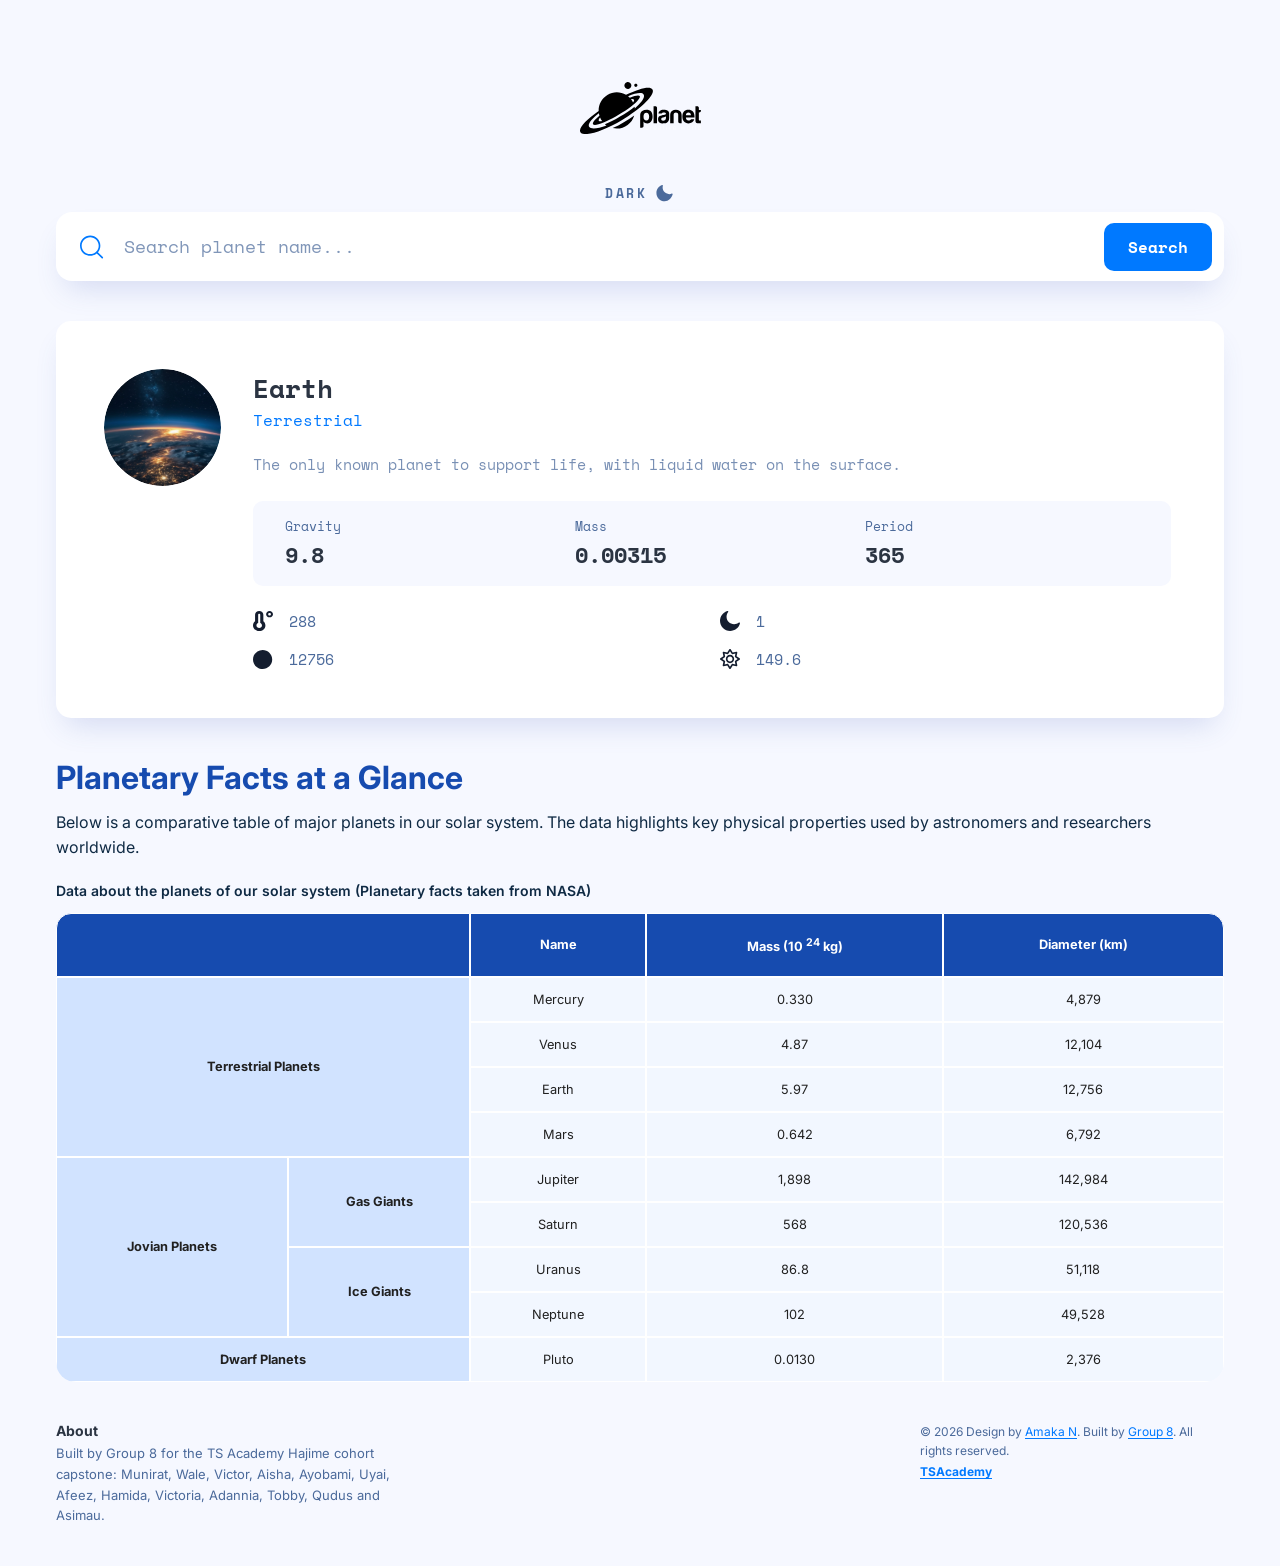
==== commit 78e1919a: "fix header and typos" ====
--- a/index.html
+++ b/index.html
@@ -27,7 +27,7 @@
     <div class="container">
       <!-- HEADER (Victor, Aisha) -->
       <header class="page-layout">
-        <nav class="navbar">
+        <main class="navbar">
           <img src="images/logo_black.svg" alt="planet logo" />
           <button type="button" class="theme-btn">
             <span class="theme-btn-text">DARK</span>
@@ -44,10 +44,8 @@
               />
             </svg>
           </button>
-        </nav>
+        </main>
       </header>
-
-      <main>
 
       <!-- END HEADER -->
 
@@ -195,7 +193,7 @@
               <tr>
                 <th scope="col" class="first-head" colspan="2"></th>
                 <th scope="col">Name</th>
-                <th scope="col" class="mass">Mass (10 <sup>24</sup> kg )</th>
+                <th scope="col" class="mass">Mass (10 <sup>24</sup> kg)</th>
                 <th scope="col" class="last-head">Diameter (km)</th>
               </tr>
             </thead>
@@ -259,8 +257,6 @@
         </div>
       </section>
       <!-- END TABLE -->
-       
-      </main>
 
       <!-- FOOTER (Adannia, Teddy) -->
       <footer class="footer">
@@ -281,18 +277,15 @@
               href="https://amakandukwu.com"
               target="_blank"
               rel="noopener"
-              >Amaka N
-            </a >. 
-            <br />
-            Built by
+              >Amaka N</a
+            >. Built by
             <a
               class="footer-link"
               href="https://github.com/muni-standing/group-8-frontend-capstone-hajime-cohort"
               target="_blank"
               rel="noopener"
-              >Group 8
-            </a>. 
-            All rights reserved.
+              >Group 8</a
+            >. All rights reserved.
           </p>
           <a
             class="footer-link footer-tsacademy"
--- a/css/header.css
+++ b/css/header.css
@@ -1,25 +1,25 @@
-
 body {
   background-color: var(--color-bg);
 }
 .page-layout {
-  width: 100%; 
   margin-inline: auto;
   box-sizing: border-box;
   max-width: var(--size-page-max-width);
+  margin-top: 40px;
+  margin-bottom: 40px;
 }
-
 .navbar {
   display: flex;
   justify-content: space-between;
   align-items: center;
+  padding: 2px 2px;
   height: 52.08px;
   width: 100%;
 }
 
 .navbar img {
   width: 121px;
-  height: 52.08px;
+  height: 53px;
 }
 
 .theme-btn {
@@ -35,13 +35,13 @@
   display: flex;
   align-items: center;
   gap: 8px;
-  padding: 0;  /* removes the browser's default button padding */
+  padding: 8px 12px;
 }
 
 /* ========== Focus (matches the search bar ring) ========== */
 .theme-btn:focus-visible {
   outline: 0;
-  border-radius: 4px;
+  border-radius: 6px;
   box-shadow:
     0 0 0 3px var(--color-bg),
     0 0 0 5px var(--color-accent);
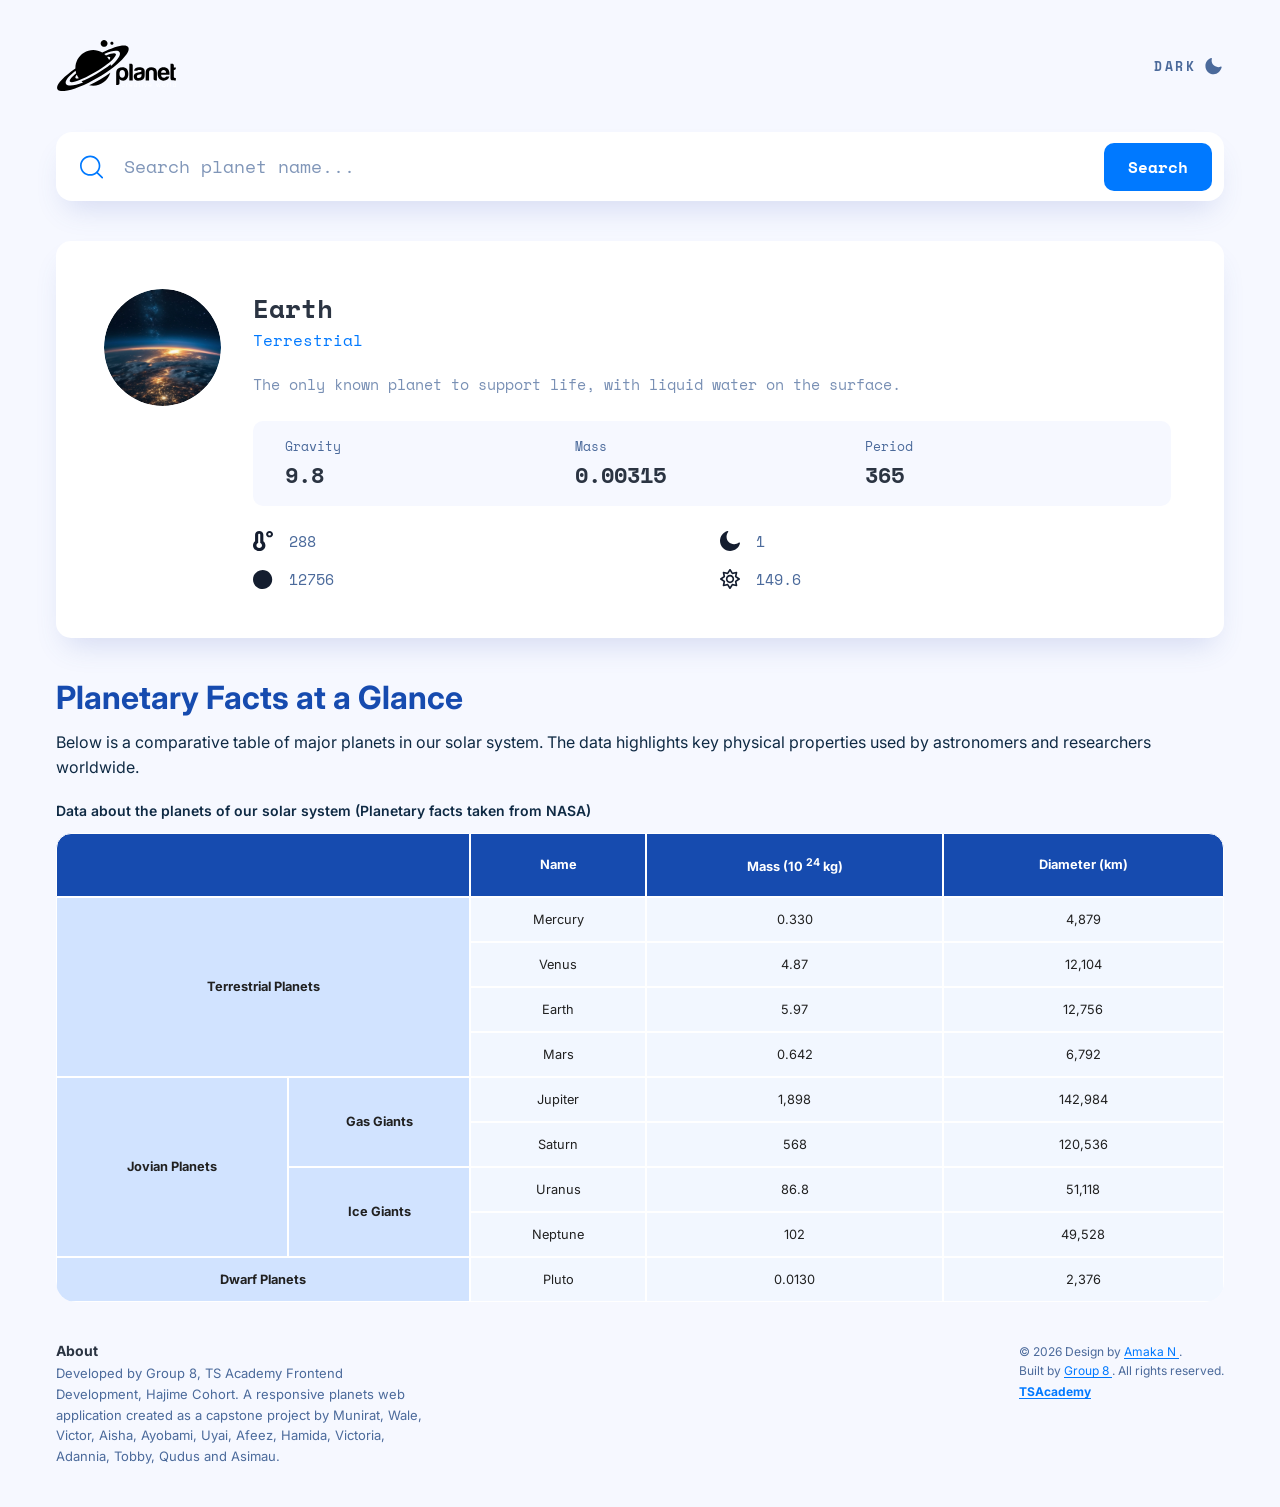
==== commit 1fe1897e: "add link to head and footer ccontent" ====
--- a/index.html
+++ b/index.html
@@ -6,6 +6,8 @@
     <title>Group 8 Capstone - Planet Facts</title>
 
     <link rel="icon" type="image/svg+xml" href="images/logo_black.svg" />
+    <link rel="preload" as="image" href="images/logo_black.svg" />
+    <link rel="preload" as="image" href="images/logo_white.svg" />
 
     <link rel="preconnect" href="https://fonts.googleapis.com" />
     <link rel="preconnect" href="https://fonts.gstatic.com" crossorigin />
@@ -27,7 +29,7 @@
     <div class="container">
       <!-- HEADER (Victor, Aisha) -->
       <header class="page-layout">
-        <main class="navbar">
+        <nav class="navbar">
           <img src="images/logo_black.svg" alt="planet logo" />
           <button type="button" class="theme-btn">
             <span class="theme-btn-text">DARK</span>
@@ -44,228 +46,243 @@
               />
             </svg>
           </button>
-        </main>
+        </nav>
       </header>
-
       <!-- END HEADER -->
-
-      <!-- SEARCH (Ayobami) -->
-      <form class="search" role="search">
-        <div class="search-input">
-          <img
-            src="images/SearchIcon.svg"
-            class="search-icon"
-            alt=""
-            aria-hidden="true"
-          />
-          <input
-            class="search-field"
-            type="search"
-            name="planet"
-            placeholder="Search planet name..."
-            aria-label="Search planet name"
-          />
-          <span class="search-error" role="alert" hidden>No results </span>
-        </div>
-
-        <button class="search-button" type="submit">Search</button>
-      </form>
-      <!-- END SEARCH -->
-
-      <!-- CARD (Uyai, Afeez) -->
-      <section
-        class="card"
-        id="card"
-        aria-label="Planet information"
-        aria-live="polite"
-      >
-        <div class="card-content">
-          <div class="card-image-container">
+      <main>
+        <!-- SEARCH (Ayobami) -->
+        <form class="search" role="search">
+          <div class="search-input">
             <img
-              class="card-image"
-              id="card-image"
-              src="images/ProfilePicture.svg"
-              alt="Planet Earth"
+              src="images/SearchIcon.svg"
+              class="search-icon"
+              alt=""
+              aria-hidden="true"
             />
+            <input
+              class="search-field"
+              type="search"
+              name="planet"
+              placeholder="Search planet name..."
+              aria-label="Search planet name"
+            />
+            <span class="search-error" role="alert" hidden>No results </span>
           </div>
 
-          <div class="card-details">
-            <h2 class="card-name" id="card-name">Earth</h2>
-
-            <p class="card-type" id="card-type">Terrestrial</p>
-
-            <p class="card-description" id="card-description">
-              The only known planet to support life, with liquid water on the
-              surface.
-            </p>
-
-            <div class="card-stats" role="group" aria-label="Planet statistics">
-              <div class="card-stat">
-                <span class="card-stat-label">Gravity</span>
-                <span class="card-stat-value" id="card-gravity">9.8</span>
+          <button class="search-button" type="submit">Search</button>
+        </form>
+        <!-- END SEARCH -->
+
+        <!-- CARD (Uyai, Afeez) -->
+        <section
+          class="card"
+          id="card"
+          aria-label="Planet information"
+          aria-live="polite"
+        >
+          <div class="card-content">
+            <div class="card-image-container">
+              <img
+                class="card-image"
+                id="card-image"
+                src="images/ProfilePicture.svg"
+                alt="Planet Earth"
+              />
+            </div>
+
+            <div class="card-details">
+              <h2 class="card-name" id="card-name">Earth</h2>
+
+              <p class="card-type" id="card-type">Terrestrial</p>
+
+              <p class="card-description" id="card-description">
+                The only known planet to support life, with liquid water on the
+                surface.
+              </p>
+
+              <div
+                class="card-stats"
+                role="group"
+                aria-label="Planet statistics"
+              >
+                <div class="card-stat">
+                  <span class="card-stat-label">Gravity</span>
+                  <span class="card-stat-value" id="card-gravity">9.8</span>
+                </div>
+
+                <div class="card-stat">
+                  <span class="card-stat-label">Mass</span>
+                  <span class="card-stat-value" id="card-mass">0.00315</span>
+                </div>
+
+                <div class="card-stat">
+                  <span class="card-stat-label">Period</span>
+                  <span class="card-stat-value" id="card-period">365</span>
+                </div>
               </div>
 
-              <div class="card-stat">
-                <span class="card-stat-label">Mass</span>
-                <span class="card-stat-value" id="card-mass">0.00315</span>
-              </div>
-
-              <div class="card-stat">
-                <span class="card-stat-label">Period</span>
-                <span class="card-stat-value" id="card-period">365</span>
-              </div>
-            </div>
-
-            <div
-              class="card-icon-stats"
-              role="group"
-              aria-label="More planet facts"
-            >
-              <div class="card-icon-stat">
-                <img
-                  src="images/TemperatureIcon.svg"
-                  alt="Temperature"
-                  class="card-icon"
-                />
-                <span class="card-icon-value" id="card-temperature"> 288 </span>
-              </div>
-
-              <div class="card-icon-stat">
-                <img src="images/Halfmoon.svg" alt="Moons" class="card-icon" />
-                <span class="card-icon-value" id="card-moons"> 1 </span>
-              </div>
-
-              <div class="card-icon-stat">
-                <img
-                  src="images/Diameter.svg"
-                  alt="Diameter"
-                  class="card-icon"
-                />
-                <span class="card-icon-value" id="card-diameter"> 12756 </span>
-              </div>
-
-              <div class="card-icon-stat">
-                <img
-                  src="images/CompanyIcon.svg"
-                  alt="Distance from the sun"
-                  class="card-icon"
-                />
-                <span class="card-icon-value" id="card-distance"> 149.6 </span>
+              <div
+                class="card-icon-stats"
+                role="group"
+                aria-label="More planet facts"
+              >
+                <div class="card-icon-stat">
+                  <img
+                    src="images/TemperatureIcon.svg"
+                    alt="Temperature"
+                    class="card-icon"
+                  />
+                  <span class="card-icon-value" id="card-temperature">
+                    288
+                  </span>
+                </div>
+
+                <div class="card-icon-stat">
+                  <img
+                    src="images/Halfmoon.svg"
+                    alt="Moons"
+                    class="card-icon"
+                  />
+                  <span class="card-icon-value" id="card-moons"> 1 </span>
+                </div>
+
+                <div class="card-icon-stat">
+                  <img
+                    src="images/Diameter.svg"
+                    alt="Diameter"
+                    class="card-icon"
+                  />
+                  <span class="card-icon-value" id="card-diameter">
+                    12756
+                  </span>
+                </div>
+
+                <div class="card-icon-stat">
+                  <img
+                    src="images/CompanyIcon.svg"
+                    alt="Distance from the sun"
+                    class="card-icon"
+                  />
+                  <span class="card-icon-value" id="card-distance">
+                    149.6
+                  </span>
+                </div>
               </div>
             </div>
           </div>
+        </section>
+
+        <p class="card-loading" id="card-loading" role="status" hidden>
+          Loading...
+        </p>
+
+        <div class="card-empty" id="card-empty" hidden>
+          <h2 class="card-empty-title">No results found!</h2>
+          <p class="card-empty-text">
+            We couldn't find any planets matching your search. Please
+            double-check the name and try again.
+          </p>
         </div>
-      </section>
-
-      <p class="card-loading" id="card-loading" role="status" hidden>
-        Loading...
-      </p>
-
-      <div class="card-empty" id="card-empty" hidden>
-        <h2 class="card-empty-title">No results found!</h2>
-        <p class="card-empty-text">
-          We couldn't find any planets matching your search. Please double-check
-          the name and try again.
-        </p>
-      </div>
-      <!-- END CARD -->
-
-      <!-- TABLE (Hamida, Victoria) -->
-      <section class="table-section">
-        <h1>Planetary Facts at a Glance</h1>
-        <p>
-          Below is a comparative table of major planets in our solar system. The
-          data highlights key physical properties used by astronomers and
-          researchers worldwide.
-        </p>
-        <div class="table-container">
-          <table class="planet-table">
-            <caption class="table-caption">
-              <span class="first-part"
-                >Data about the planets of our solar system</span
-              >
-              <span class="second-part">
-                (Planetary facts taken from NASA)</span
-              >
-            </caption>
-
-            <thead>
-              <tr>
-                <th scope="col" class="first-head" colspan="2"></th>
-                <th scope="col">Name</th>
-                <th scope="col" class="mass">Mass (10 <sup>24</sup> kg)</th>
-                <th scope="col" class="last-head">Diameter (km)</th>
-              </tr>
-            </thead>
-
-            <tbody>
-              <tr>
-                <td class="category-cell" rowspan="4" colspan="2">
-                  Terrestrial Planets
-                </td>
-                <td>Mercury</td>
-                <td class="mass">0.330</td>
-                <td>4,879</td>
-              </tr>
-
-              <tr>
-                <td>Venus</td>
-                <td class="mass">4.87</td>
-                <td>12,104</td>
-              </tr>
-              <tr>
-                <td>Earth</td>
-                <td class="mass">5.97</td>
-                <td>12,756</td>
-              </tr>
-              <tr>
-                <td>Mars</td>
-                <td class="mass">0.642</td>
-                <td>6,792</td>
-              </tr>
-              <tr>
-                <td class="category-cell" rowspan="4">Jovian Planets</td>
-                <td class="category-cell" rowspan="2">Gas Giants</td>
-                <td>Jupiter</td>
-                <td class="mass">1,898</td>
-                <td>142,984</td>
-              </tr>
-              <tr>
-                <td>Saturn</td>
-                <td class="mass">568</td>
-                <td>120,536</td>
-              </tr>
-              <tr>
-                <td class="category-cell" rowspan="2">Ice Giants</td>
-                <td>Uranus</td>
-                <td class="mass">86.8</td>
-                <td>51,118</td>
-              </tr>
-              <tr>
-                <td>Neptune</td>
-                <td class="mass">102</td>
-                <td>49,528</td>
-              </tr>
-              <tr>
-                <td class="category-cell" colspan="2">Dwarf Planets</td>
-                <td>Pluto</td>
-                <td class="mass">0.0130</td>
-                <td>2,376</td>
-              </tr>
-            </tbody>
-          </table>
-        </div>
-      </section>
-      <!-- END TABLE -->
+        <!-- END CARD -->
+
+        <!-- TABLE (Hamida, Victoria) -->
+        <section class="table-section">
+          <h1>Planetary Facts at a Glance</h1>
+          <p>
+            Below is a comparative table of major planets in our solar system.
+            The data highlights key physical properties used by astronomers and
+            researchers worldwide.
+          </p>
+          <div class="table-container">
+            <table class="planet-table">
+              <caption class="table-caption">
+                <span class="first-part"
+                  >Data about the planets of our solar system</span
+                >
+                <span class="second-part">
+                  (Planetary facts taken from NASA)</span
+                >
+              </caption>
+
+              <thead>
+                <tr>
+                  <th scope="col" class="first-head" colspan="2"></th>
+                  <th scope="col">Name</th>
+                  <th scope="col" class="mass">Mass (10 <sup>24</sup> kg)</th>
+                  <th scope="col" class="last-head">Diameter (km)</th>
+                </tr>
+              </thead>
+
+              <tbody>
+                <tr>
+                  <td class="category-cell" rowspan="4" colspan="2">
+                    Terrestrial Planets
+                  </td>
+                  <td>Mercury</td>
+                  <td class="mass">0.330</td>
+                  <td>4,879</td>
+                </tr>
+
+                <tr>
+                  <td>Venus</td>
+                  <td class="mass">4.87</td>
+                  <td>12,104</td>
+                </tr>
+                <tr>
+                  <td>Earth</td>
+                  <td class="mass">5.97</td>
+                  <td>12,756</td>
+                </tr>
+                <tr>
+                  <td>Mars</td>
+                  <td class="mass">0.642</td>
+                  <td>6,792</td>
+                </tr>
+                <tr>
+                  <td class="category-cell" rowspan="4">Jovian Planets</td>
+                  <td class="category-cell" rowspan="2">Gas Giants</td>
+                  <td>Jupiter</td>
+                  <td class="mass">1,898</td>
+                  <td>142,984</td>
+                </tr>
+                <tr>
+                  <td>Saturn</td>
+                  <td class="mass">568</td>
+                  <td>120,536</td>
+                </tr>
+                <tr>
+                  <td class="category-cell" rowspan="2">Ice Giants</td>
+                  <td>Uranus</td>
+                  <td class="mass">86.8</td>
+                  <td>51,118</td>
+                </tr>
+                <tr>
+                  <td>Neptune</td>
+                  <td class="mass">102</td>
+                  <td>49,528</td>
+                </tr>
+                <tr>
+                  <td class="category-cell" colspan="2">Dwarf Planets</td>
+                  <td>Pluto</td>
+                  <td class="mass">0.0130</td>
+                  <td>2,376</td>
+                </tr>
+              </tbody>
+            </table>
+          </div>
+        </section>
+        <!-- END TABLE -->
+      </main>
 
       <!-- FOOTER (Adannia, Teddy) -->
       <footer class="footer">
         <div class="footer-about">
           <h2 class="footer-about-title">About</h2>
           <p class="footer-about-text">
-            Built by Group 8 for the TS Academy Hajime cohort capstone: Munirat,
-            Wale, Victor, Aisha, Ayobami, Uyai, Afeez, Hamida, Victoria,
-            Adannia, Tobby, Qudus and Asimau.
+            Developed by Group 8, TS Academy Frontend Development, Hajime
+            Cohort. A responsive planets web application created as a capstone
+            project by Munirat, Wale, Victor, Aisha, Ayobami, Uyai, Afeez,
+            Hamida, Victoria, Adannia, Tobby, Qudus and Asimau.
           </p>
         </div>
 
@@ -277,14 +294,16 @@
               href="https://amakandukwu.com"
               target="_blank"
               rel="noopener"
-              >Amaka N</a
-            >. Built by
+              >Amaka N </a
+            >.
+            <br />
+            Built by
             <a
               class="footer-link"
               href="https://github.com/muni-standing/group-8-frontend-capstone-hajime-cohort"
               target="_blank"
               rel="noopener"
-              >Group 8</a
+              >Group 8 </a
             >. All rights reserved.
           </p>
           <a
--- a/css/header.css
+++ b/css/header.css
@@ -2,24 +2,23 @@
   background-color: var(--color-bg);
 }
 .page-layout {
+  width: 100%; 
   margin-inline: auto;
   box-sizing: border-box;
   max-width: var(--size-page-max-width);
-  margin-top: 40px;
-  margin-bottom: 40px;
 }
+
 .navbar {
   display: flex;
   justify-content: space-between;
   align-items: center;
-  padding: 2px 2px;
   height: 52.08px;
   width: 100%;
 }
 
 .navbar img {
   width: 121px;
-  height: 53px;
+  height: 52.08px;
 }
 
 .theme-btn {
@@ -35,13 +34,13 @@
   display: flex;
   align-items: center;
   gap: 8px;
-  padding: 8px 12px;
+  padding: 0;  /* removes the browser's default button padding */
 }
 
 /* ========== Focus (matches the search bar ring) ========== */
 .theme-btn:focus-visible {
   outline: 0;
-  border-radius: 6px;
+  border-radius: 4px;
   box-shadow:
     0 0 0 3px var(--color-bg),
     0 0 0 5px var(--color-accent);
